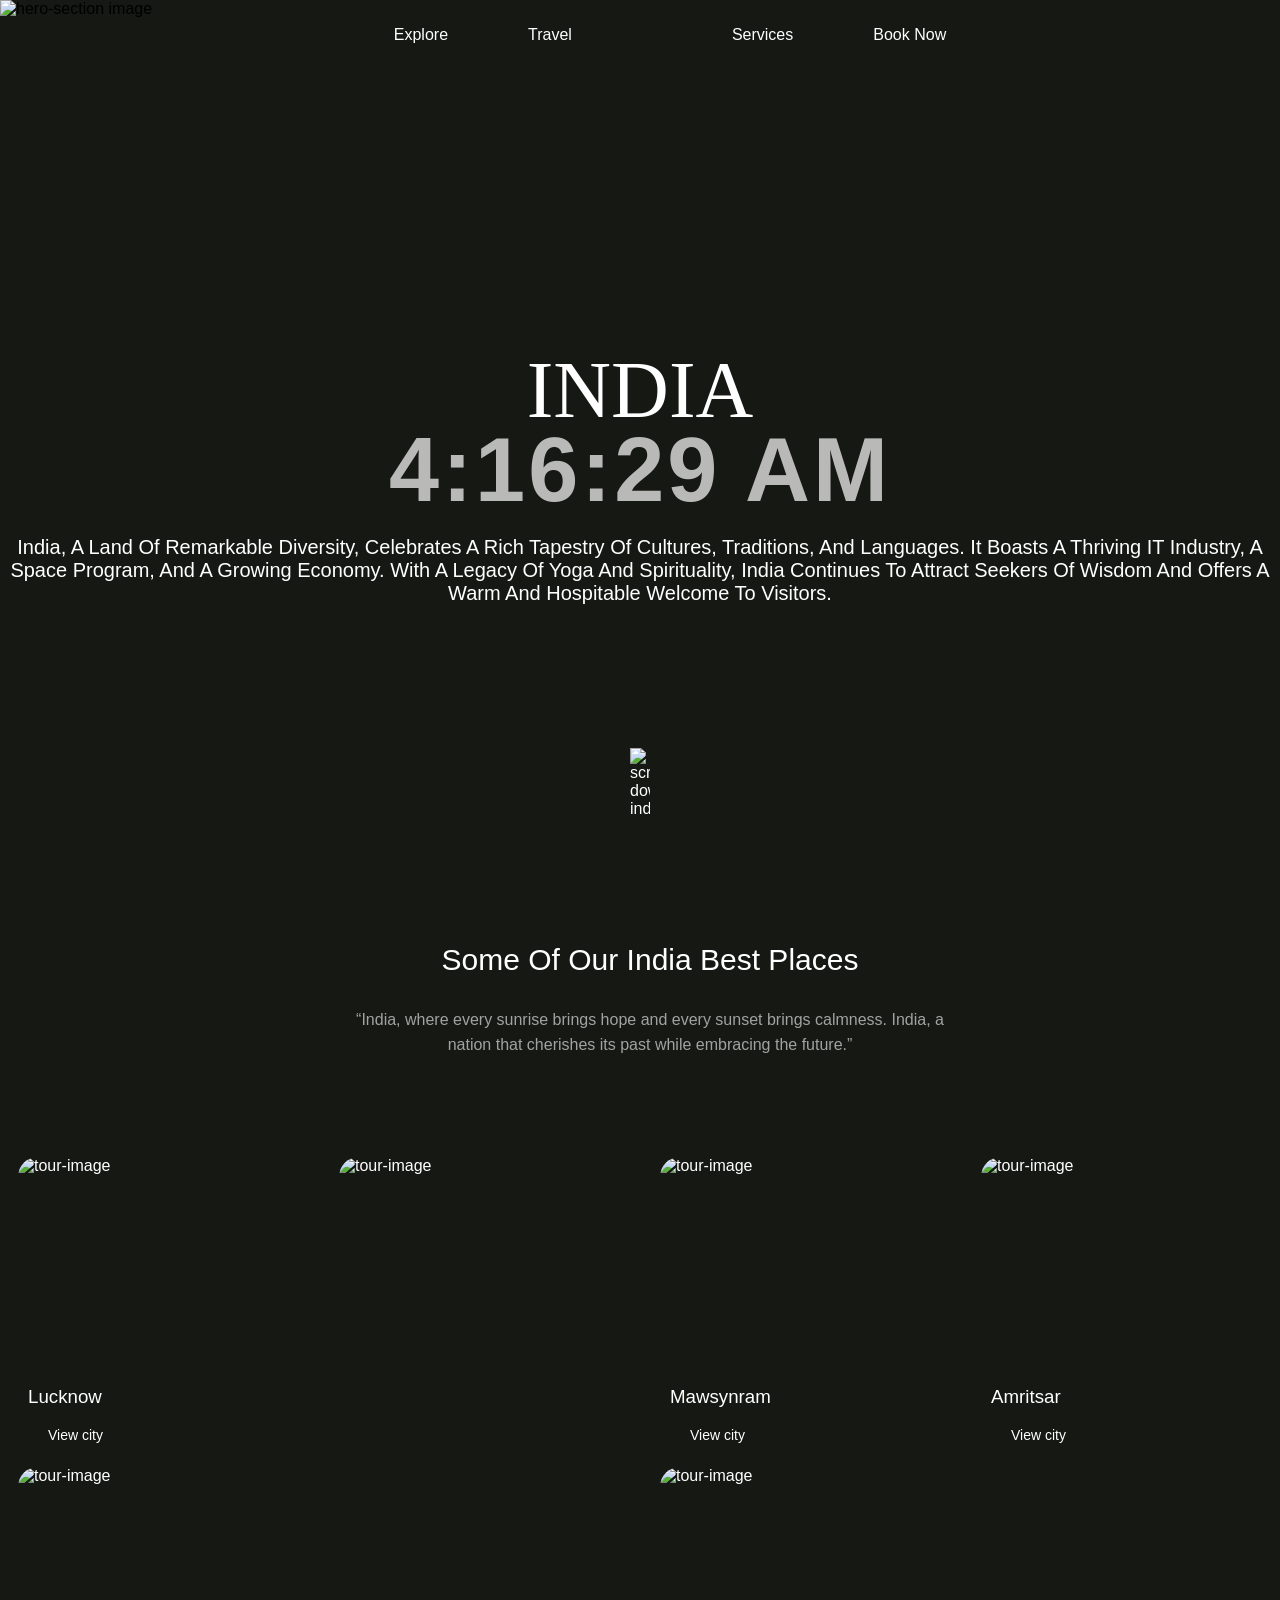
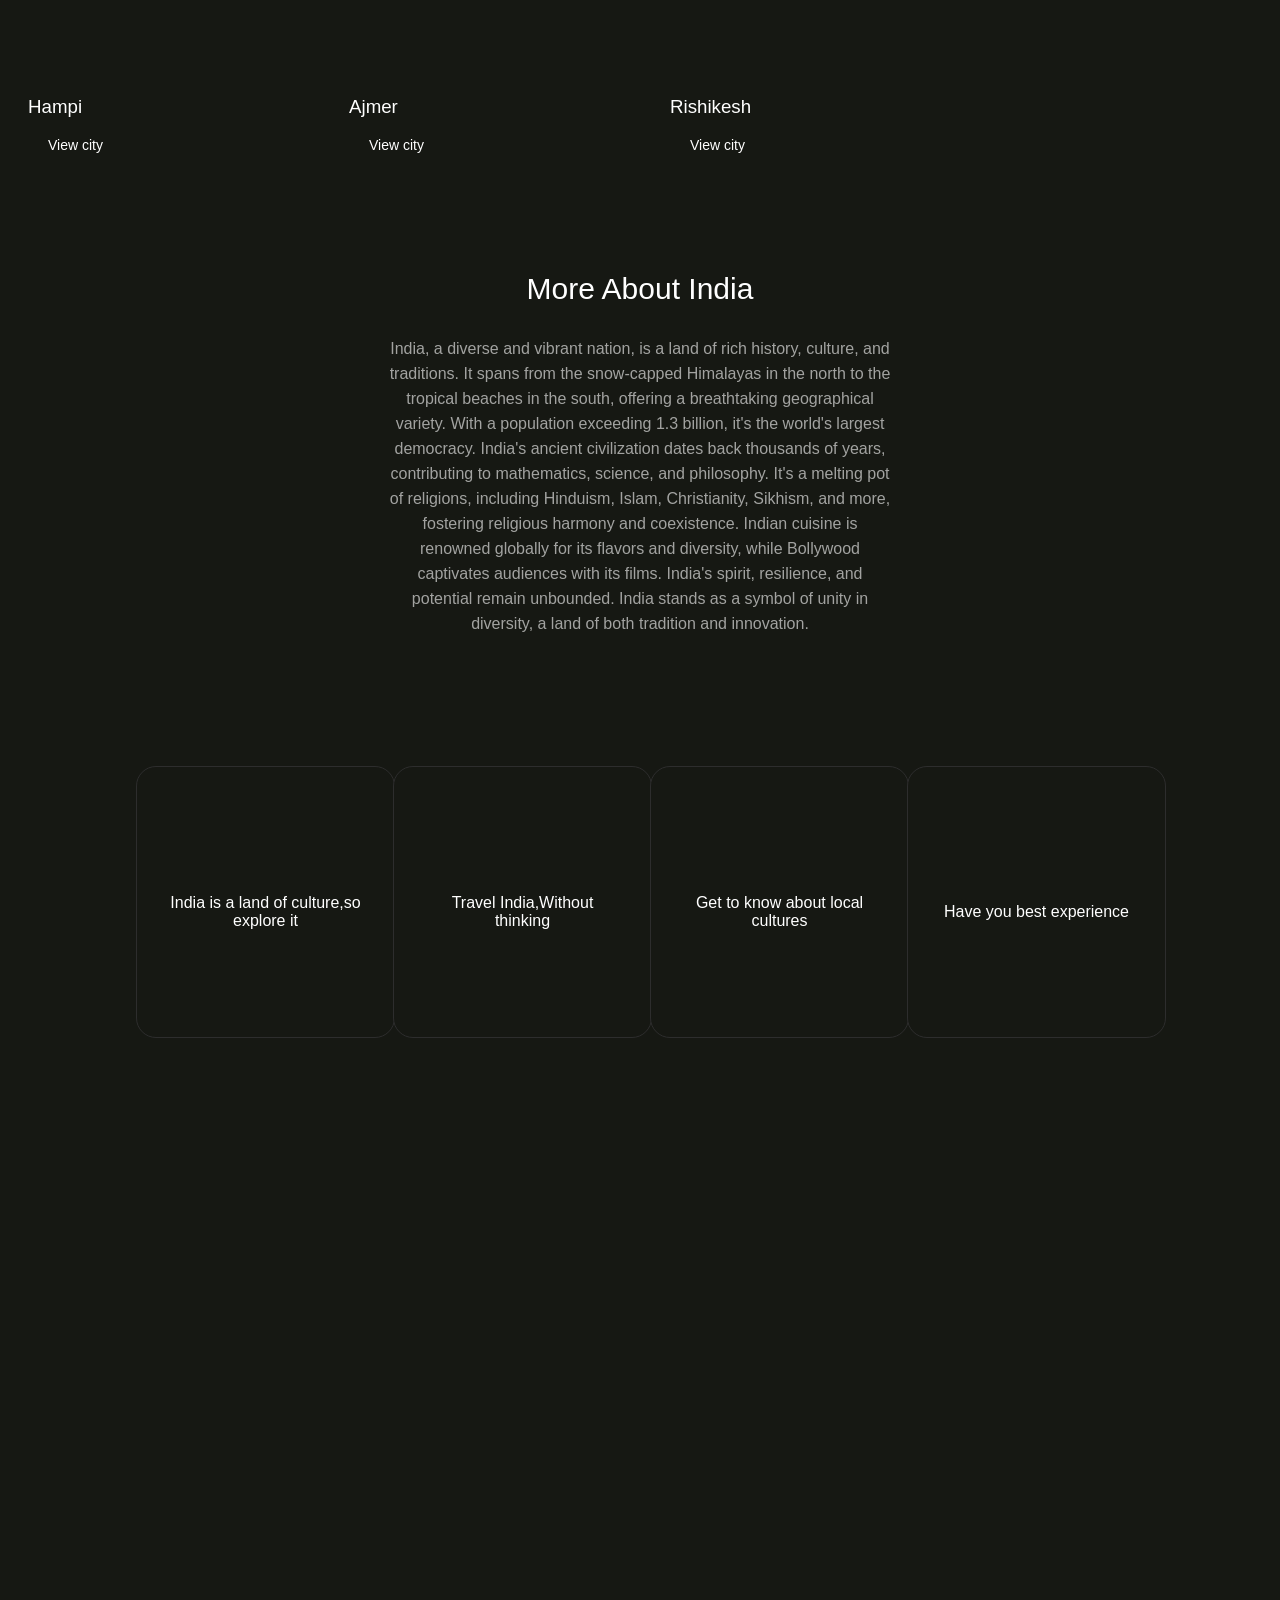
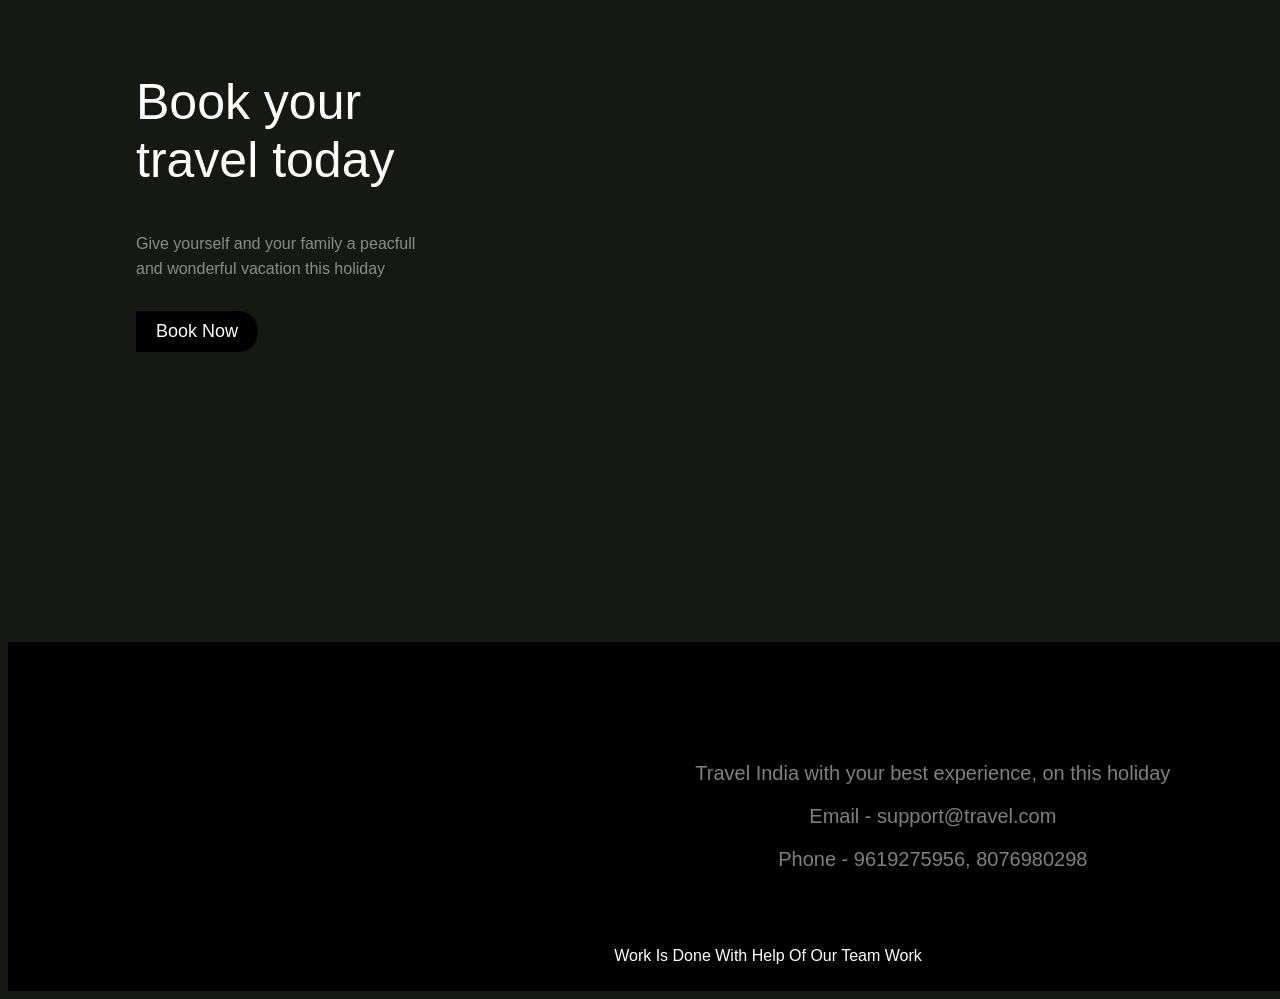
==== tour.html @ d95a495c "first commit" ====
<!DOCTYPE html>
<html lang="en">
<head>
    <meta charset="UTF-8">
    <meta name="viewport" content="width=device-width, initial-scale=1.0">
    <title>Explore India Tours</title>
    <link rel="stylesheet" href="tours.css">
</head>
<body>
    <header>
        <nav class="navbar">
            <ul class="links-container">
                <li class="link-item"><a href="#travel">Explore</a></li>
                <li class="link-item"><a href="#explore-section">Travel</a></li>
                <li class="link-item"><a href="#hero-section"><img src="c:\Users\lenovo\Documents\img\logo.png.webp" class="logo" alt=""></a></li>
                <li class="link-item"><a href="#services">Services</a></li>
                <li class="link-item"><a href="#booknow">Book Now</a></li>
            </ul>
        </nav>
    </header>
    <div class="con">
        <h1 id="current-time">00:00:00</h1>
    </div> 
    <main class="hero-section" id="hero-section">

        <div class="hero-section-content" data-aos="fade-up">
            <h1 class="hero-section-title">INDIA</h1>
            <p class="hero-section-sub-heading">India, a land of remarkable diversity, celebrates a rich tapestry of cultures, traditions, and languages. It boasts a thriving IT industry, a space program, and a growing economy. With a legacy of yoga and spirituality, India continues to attract seekers of wisdom and offers a warm and hospitable welcome to visitors.</p>
        </div>

        <!-- scroll down img -->
        <img src="c:\Users\lenovo\Documents\img\down arrow.png.jpg" class="scroll-down-icon" alt="scroll down indicator">
    </main>
    <div class="background">
        <img src="c:\Users\lenovo\Documents\img\india-top-attractions-varanasi.jpg" class="background-image" alt="hero-section image">
    
    </div>
    <section class="explore-section" id="explore-section">
        <h1 class="section-title" data-aos="fade-up">Some of our India best places</h1>
        <p class="section-para" data-aos="fade-up">“India, where every sunrise brings hope and every sunset brings calmness. India, a nation that cherishes its past while embracing the future.”</p>
    
        <!-- grid -->
    
        <div class="tours-container">
            <div class="tour-card" data-aos="fade-up">
                <img src="c:\Users\lenovo\Documents\img\chhota-imambara.jpg" class="tour-img" alt="tour-image">
                <div class="tour-body">
                    <h3 class="tour-name">Lucknow</h3>
                    <p class="tour-action">View city</p>
                </div>
            </div>
    
            <div class="tour-card" data-aos="fade-up">
                <img src="c:\Users\lenovo\Documents\img\Ajmer.avif" class="tour-img" alt="tour-image">
                <div class="tour-body">
                    <h3 class="tour-name">Ajmer</h3>
                    <p class="tour-action">View city</p>
                </div>
            </div>
    
            <div class="tour-card" data-aos="fade-up">
                <img src="c:\Users\lenovo\Documents\img\Mawsynram.cms" class="tour-img" alt="tour-image">
                <div class="tour-body">
                    <h3 class="tour-name">Mawsynram</h3>
                    <p class="tour-action">View city</p>
                </div>
            </div>
    
            <div class="tour-card" data-aos="fade-up">
                <img src="c:\Users\lenovo\Documents\img\golden temple.webp" class="tour-img" alt="tour-image">
                <div class="tour-body">
                    <h3 class="tour-name">Amritsar</h3>
                    <p class="tour-action">View city</p>
                </div>
            </div>
    
            <div class="tour-card" data-aos="fade-up">
                <img src="c:\Users\lenovo\Documents\img\Hampi.webp" class="tour-img" alt="tour-image">
                <div class="tour-body">
                    <h3 class="tour-name">Hampi</h3>
                    <p class="tour-action">View city</p>
                </div>
            </div>
    
            <div class="tour-card" data-aos="fade-up">
                <img src="c:\Users\lenovo\Documents\img\Rishikesh-Uttarakhand-India.jpg" class="tour-img" alt="tour-image">
                <div class="tour-body">
                    <h3 class="tour-name">Rishikesh</h3>
                    <p class="tour-action">View city</p>
                </div>
            </div>
        </div>
    </section>
    <section class="services-section" id="services">
        <h1 class="section-title" data-aos="fade-up">More about India</h1>
        <p class="section-para" data-aos="fade-up">India, a diverse and vibrant nation, is a land of rich history, culture, and traditions. It spans from the snow-capped Himalayas in the north to the tropical beaches in the south, offering a breathtaking geographical variety. With a population exceeding 1.3 billion, it's the world's largest democracy. India's ancient civilization dates back thousands of years, contributing to mathematics, science, and philosophy.

            It's a melting pot of religions, including Hinduism, Islam, Christianity, Sikhism, and more, fostering religious harmony and coexistence. Indian cuisine is renowned globally for its flavors and diversity, while Bollywood captivates audiences with its films. India's spirit, resilience, and potential remain unbounded. India stands as a symbol of unity in diversity, a land of both tradition and innovation.</p>
    
        <!-- services grid -->
        <div class="serives-grid">
            <div class="service-card" data-aos="fade-up">
                <div class="circle"><img src="c:\Users\lenovo\Documents\img\im2.png.png"alt=""></div>
                <i class="fa-solid fa-earth-americas card-icon"></i>
                <p class="service-text">India is a land of culture,so explore it</p>
            </div>
            <div class="service-card" data-aos="fade-up">
                <div class="circle"><img src="c:\Users\lenovo\Documents\img\im3.png.png"alt=""></div>
                <i class="fa-solid fa-coins card-icon"></i>
                <p class="service-text">Travel India,Without thinking</p>
            </div>
            <div class="service-card" data-aos="fade-up">
                <div class="circle"><img src="c:\Users\lenovo\Documents\img\im4.png.jpg"alt=""></div>
                <i class="fa-solid fa-book-open card-icon"></i>
                <p class="service-text">Get to know about local cultures</p>
            </div>
            <div class="service-card" data-aos="fade-up">
                <div class="circle"><img src="c:\Users\lenovo\Documents\img\im5.png.png"alt=""></div>
                <i class="fa-solid fa-person-snowboarding card-icon"></i>
                <p class="service-text">Have you best experience</p>
            </div>
        </div>

        <div class="travel-grid" id="travel">
            <img src="c:\Users\lenovo\Documents\img\chhota-imambara.jpg" data-aos="fade-up" alt="">
            <img src="c:\Users\lenovo\Documents\img\Ajmer.avif" data-aos="fade-up" alt="">
            <img src="c:\Users\lenovo\Documents\img\Mawsynram.cms" data-aos="fade-up" alt="">
            <img src="c:\Users\lenovo\Documents\img\golden temple.webp" data-aos="fade-up" alt="">
            <img src="c:\Users\lenovo\Documents\img\Hampi.webp" data-aos="fade-up" alt="">
            <img src="c:\Users\lenovo\Documents\img\Rishikesh-Uttarakhand-India.jpg" data-aos="fade-up" alt="">
            <img src="c:\Users\lenovo\Documents\img\pathway-to-fort.jpg" data-aos="fade-up" alt="">
            <img src="c:\Users\lenovo\Documents\img\things-to-do-in-jaisalmer-12912712-576x1024.jpg" data-aos="fade-up" alt="">
            <img src="c:\Users\lenovo\Documents\img\07.jpg" data-aos="fade-up" alt="">
            <img src="c:\Users\lenovo\Documents\img\54422629.cms" data-aos="fade-up" alt="">
            <img src="c:\Users\lenovo\Documents\img\6563-1-The-Best-Tourist-Places-To-Visit-In-India.jpg" data-aos="fade-up" alt="">
            <img src="c:\Users\lenovo\Documents\img\Best-Places-to-Visit-in-October-in-India.jpg" data-aos="fade-up" alt="">
        </div>
    
    </section>
    <section class="book-section" id="booknow">
        <div class="book-content" data-aos="fade-up">
            <h1 class="book-now-title">Book your travel today</h1>
            <p class="book-now-text">Give yourself and your family a peacfull and wonderful vacation this holiday</p>
    
            <button class="book-now" onclick="location.href='tour2.html'">Book Now</button>
        </div>
        
        <img src="c:\Users\lenovo\Documents\img\FOREST_BY_NIHAL_JABIN.jpg" data-aos="fade-up" class="book-now-img" alt="">
    </section>
    
    <!-- footer -->
    <footer class="footer">
        <img src="c:\Users\lenovo\Documents\img\logo.png.webp" class="footer-logo" alt="">
        <div class="footer-text">
            <p>Travel India with your best 
                experience, on this holiday</p>
            <p>Email - support@travel.com</p>
            <p>Phone - 9619275956, 8076980298</p>
        </div>
        <p class="copyright-line">work is done with help of our team work</p>
    </footer>
    <script>
        let time =document.getElementById("current-time");
        setInterval(()=>{
            let d = new Date();
            time.innerHTML = d.toLocaleTimeString();
        },1000)
    </script>
</body>
</html>
---- tours.css ----
html{
    scroll-behavior: smooth;
}
body{
    font-family: 'Poppins', sans-serif;
    background: #161813;
    overflow-x: hidden;
}
.con h1{
    position: absolute;
    top: 50%;
    left: 50%;
    transform: translate(-50%,-50%);
    color: white;
    font-size: 90px;
    font-weight: 600;
    letter-spacing: 3px;
    padding-bottom: 80px;
    opacity: .7;
}
.navbar{
    position: fixed;
    top: 0;
    left: 0;
    z-index: 9;
    width: 100%;
    height: 100px;
    padding: 10px;
}
.navbar.bg{
    background: #161813;
}
.links-container{
    display: flex;
    align-items: center;
    justify-content: center;
    list-style: none;
}
.logo{
    height: 50px;
    margin-top: 10px;
}
.link-item{
    margin: 0 20px;
    transition: .5s;
}
.link-item a{
    color: #fff;
    text-decoration: none;
    padding: 20px;
}
.link-item:hover{
    transform: scale(1.2);
}
.hero-section{
    width: 100%;
    height: 100vh;
    position: relative;
    display: flex;
    justify-content: center;
    align-items: center;
    color:white;
}
.hero-section-title{
    font-family: 'Roboto Slab', serif;
    font-weight: 300;
    font-size: 80px;
    text-align: center;
    text-transform: capitalize; 
}
.hero-section-sub-heading{
    text-align: center;
    text-transform: capitalize;
    margin-top: 100px;
    font-size: 20px;
}
.scroll-down-icon{
    position: absolute;
    bottom: 10%;
    left: 50%;
    transform: translateX(-50%);
    width: 20px;
    animation: down ease 1s infinite;
}
@keyframes down{
    from { bottom: 10% }
    to { bottom: 8% }
}
.background{
    position: absolute;
    top: 0;
    left: 0;
    width: 100%;
    height: 100%;
    z-index: -1;
}
.background-image{
    position: absolute;
    top: 0;
    left: 0;
    width: 100%;
    height: 100%;
    object-fit: cover;
    z-index: -2;
    filter: blur(-1px);
}
.explore-section{
    position: relative;
    width: 100%;
    padding: 10px;
    color: #fff;
}
.section-title{
    font-size: 30px;
    font-weight: 400;
    text-align: center;
    text-transform: capitalize;
}
.section-para{
    width: 50%;
    min-width: 300px;
    display: block;
    margin: 30px auto;
    text-align: center;
    line-height: 25px;
    opacity: 0.6;
}
.tours-container{
    position: relative;
    width: 100%;
    height: 600px;
    display: grid;
    grid-template-columns: repeat(4, 1fr);
    grid-template-rows: repeat(2, 1fr);
    grid-gap: 20px;
    margin-top: 100px;
}
.tour-card{
    width: 100%;
    height: 100%;
    position: relative;
    border-radius: 20px;
    box-shadow: 0;
    overflow: hidden;
    padding: 10px;
    display: flex;
    align-items: end;
}
.tour-card:nth-child(2){
    grid-row: span 2;
}
.tour-card:last-child{
    grid-column: span 2;
}
.tour-img{
    position: absolute;
    top: 0;
    left: 0;
    width: 100%;
    height: 100%;
    object-fit: cover;
    transition: .5s;
    z-index: -1;
}

.tour-card:hover .tour-img{
    opacity: 0.8;
    transform: scale(1.1);
}

.tour-name{
    font-weight: 300;
}

.tour-action{
    margin-left: 20px;
    font-size: 14px;
    position: relative;
}

.tour-action::before{
    content: '';
    position: absolute;
    left: -20px;
    top: 2px;
    width: 15px;
    height: 15px;
    background-size: contain;
}
.services-section{
    color: #fff;
    padding: 80px 10vw;
}

.serives-grid{
    width: 100%;
    display: grid;
    grid-template-columns: repeat(4, 1fr);
    grid-gap: 20px;
}

.service-card{
    margin-top: 100px;
    width: 100%;
    height: 250px;
    border-radius: 20px;
    border: 1px solid #2D2D2D;
    background: #161813;
    padding: 10px;
    display: flex;
    flex-direction: column;
    align-items: center;
    justify-content: center;
    gap: 20px;
    overflow: hidden;
    position: relative;
}

.card-icon{
    text-align: center;
    font-size: 60px;
    z-index: 1;
}

.service-text{
    text-align: center;
    padding: 0 20px;
    z-index: 1;
}

.circle{
    position: absolute;
    top: 0%;
    left: 0%;
    width: 100%;
    height: 100%;
    clip-path: circle(0% at 100% 100%);
    transition: .5s;
    
}

.service-card:hover .circle{
    clip-path: circle(141.4% at 100% 100%);
}

.travel-grid{
    width: 100%;
    columns: 3;
    column-gap: 20px;
    margin-top: 200px;
}

.travel-grid img{
    width: 100%;
    height: auto;
    object-fit: cover;
    margin-bottom: 20px;
    border-radius: 10px;
}

.book-section{
    position: relative;
    display: flex;
    padding: 0 10vw;
    align-items: center;
    width: 100%;
    height: 100vh;
    gap: 30px;
}

.book-now-img{
    position: absolute;
    width: 50%;
    right: 0;
}

.book-content{
    width: 50%;
    color: #fff;
}

.book-now-title{
    font-size: 50px;
    font-weight: 300;
    width: 300px;
}

.book-now-text{
    width: 300px;
    opacity: 0.5;
    line-height: 25px;
    margin: 30px 0;
}

.book-now{
    position: relative;
    padding: 10px 20px;
    outline: none;
    border: none;
    background: #000;
    text-transform: capitalize;
    color: #fff;
    border-radius: 20px;
    border-top-left-radius: 0;
    border-bottom-left-radius: 0;
    font-size: 18px;
    cursor: pointer;
    overflow: hidden;
}

.book-now::before{
    content: '';
    position: absolute;
    top: -10px;
    left: -30px;
    width: 20px;
    height: 200%;
    background: #fff;
    opacity: 0.2;
    transform: rotate(5deg);
    transition: .5s;
}

.book-now:hover::before{
    left: 100%;
}

.footer{
    width: 100%;
    padding: 100px 10vw;
    background: #000;
    display: flex;
    justify-content: space-evenly;
    flex-wrap: wrap;
    align-items: center;
    position: relative;
}

.footer-logo{
    width: 100px;
    opacity: 0.3;
}

.footer-text{
    color: #fff;
    opacity: 0.5;
    font-size: 20px;
}

.footer-text p{
    margin: 20px 0;
    text-align: center;
}

.copyright-line{
    width: 100%;
    background: #000;
    color: #fff;
    text-transform: capitalize;
    text-align: center;
    position: absolute;
    bottom: 0;
    left: 0;
    padding: 10px 0;
}
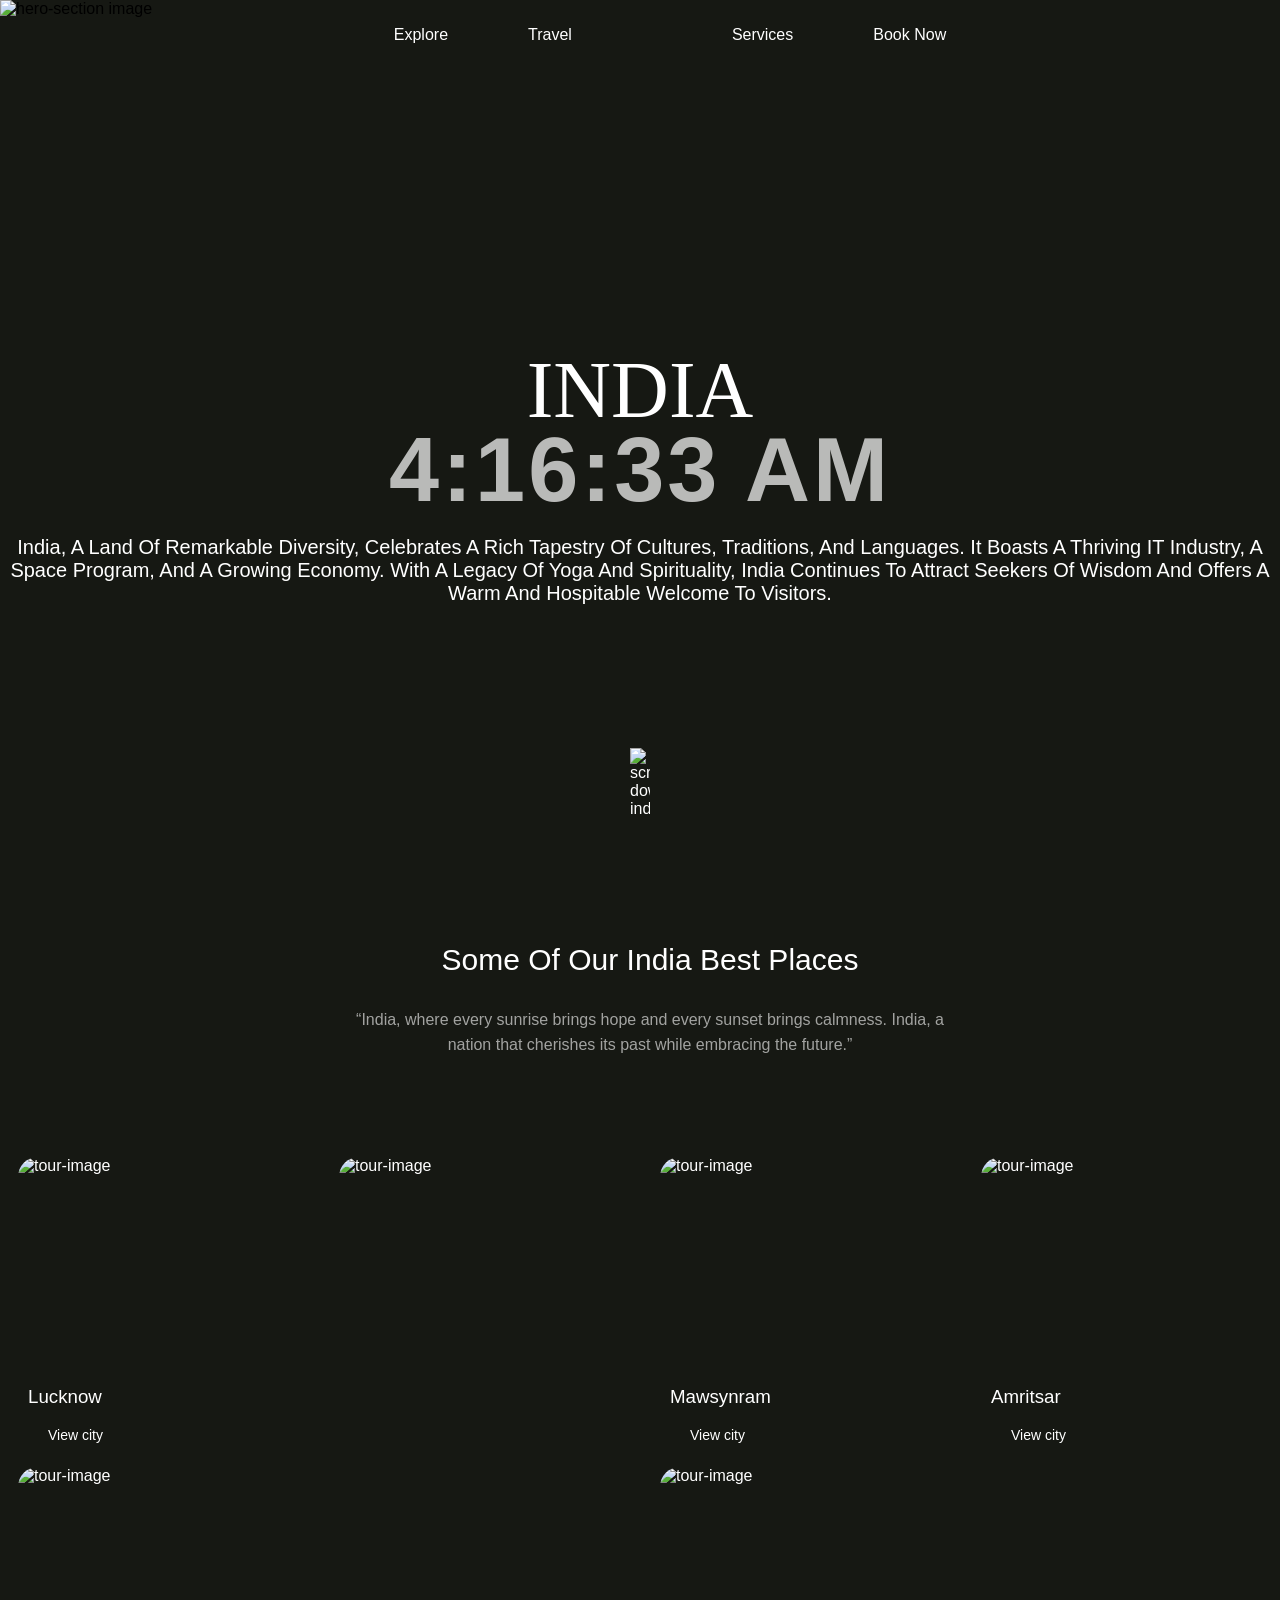
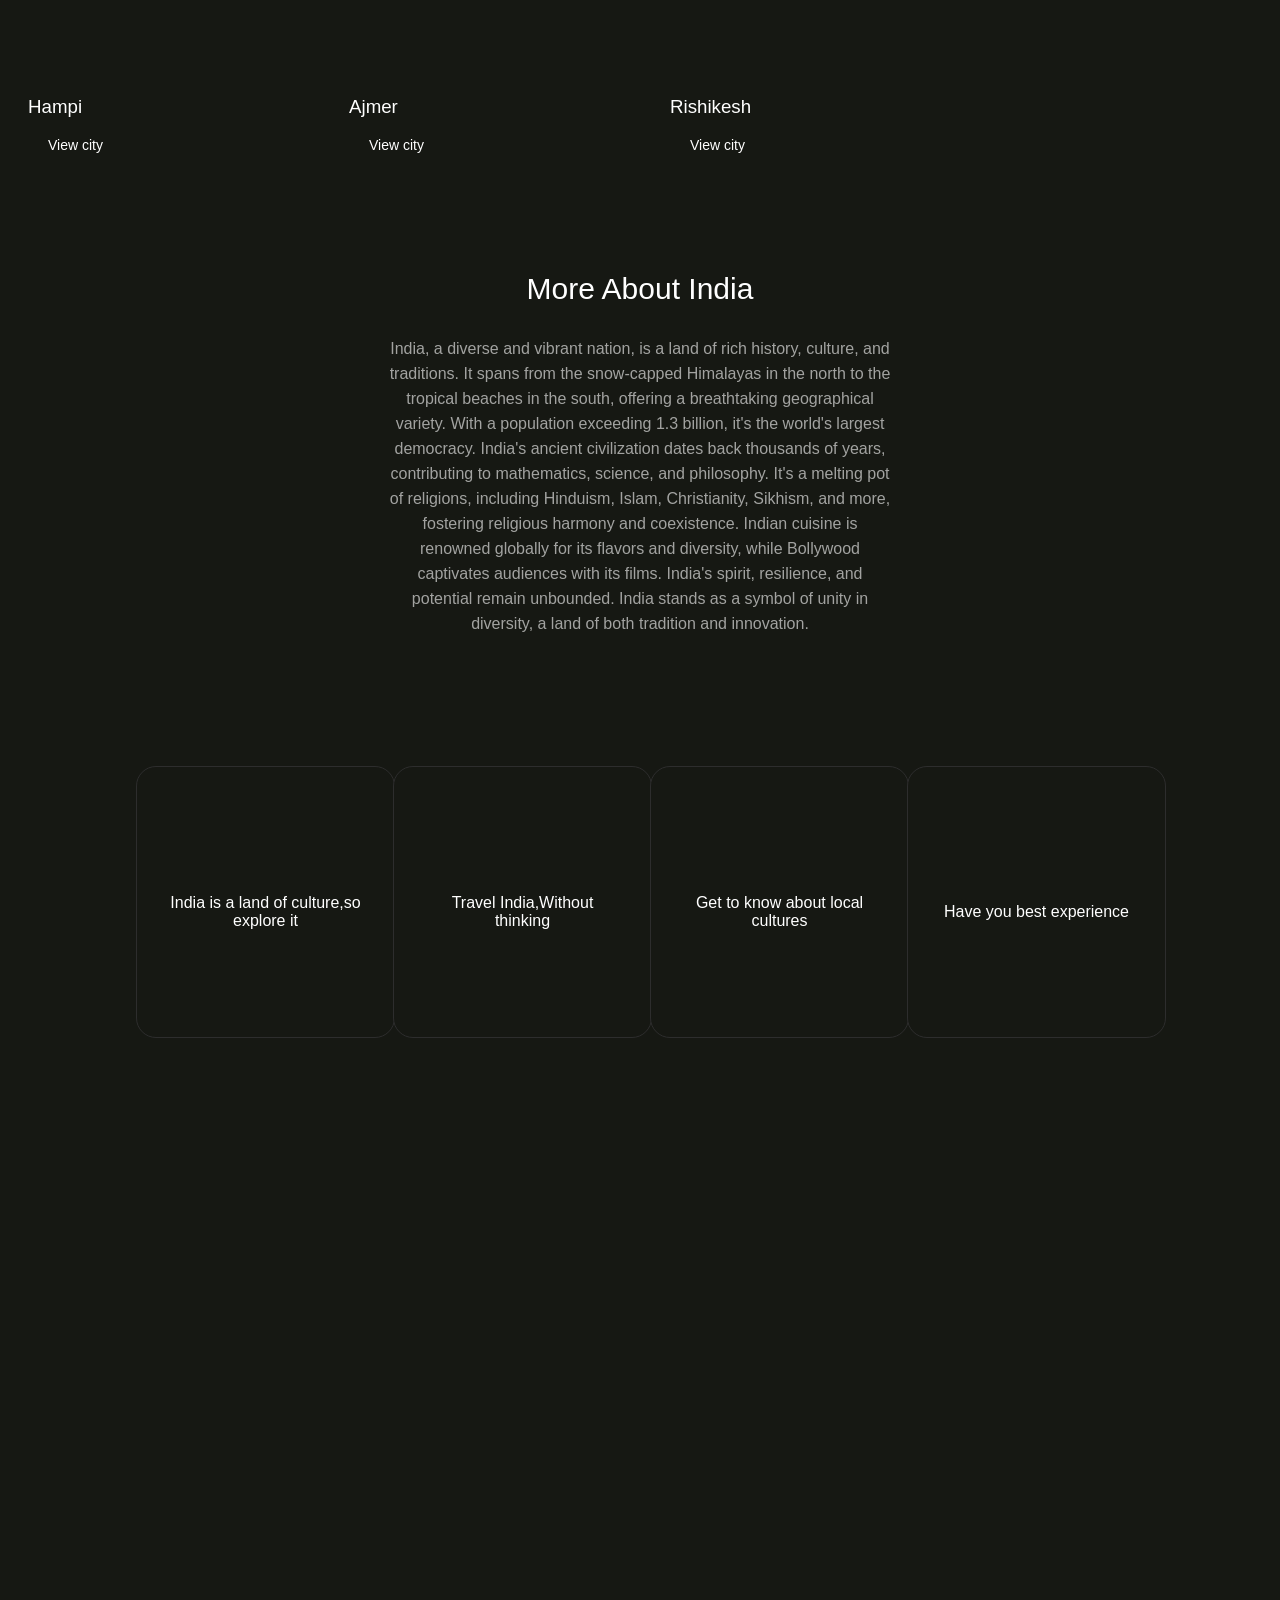
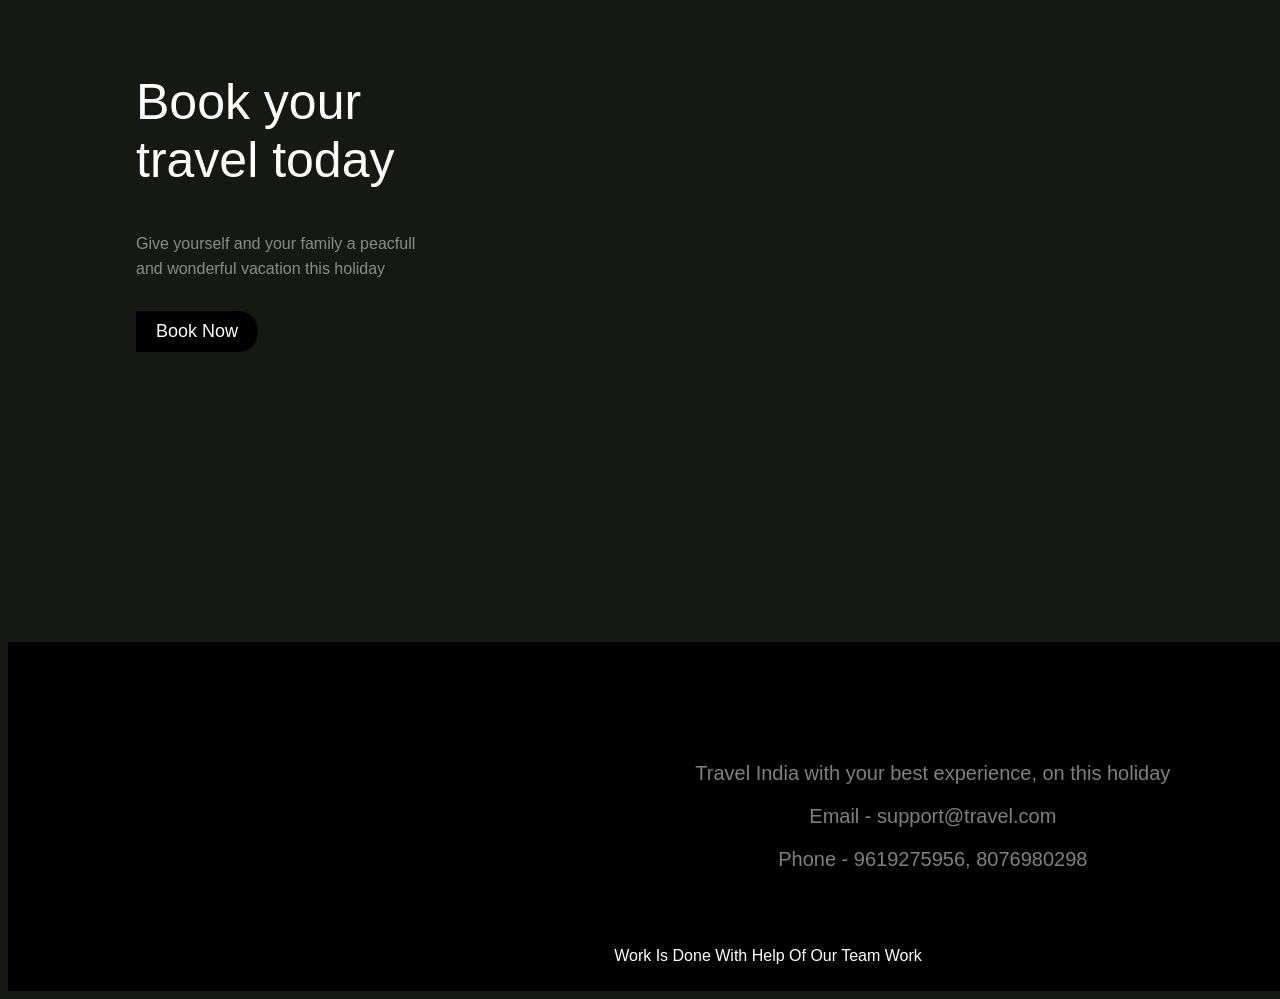
==== commit 2f657753: "do" ====
--- a/tour.html
+++ b/tour.html
@@ -12,7 +12,7 @@
             <ul class="links-container">
                 <li class="link-item"><a href="#travel">Explore</a></li>
                 <li class="link-item"><a href="#explore-section">Travel</a></li>
-                <li class="link-item"><a href="#hero-section"><img src="c:\Users\lenovo\Documents\img\logo.png.webp" class="logo" alt=""></a></li>
+                <li class="link-item"><a href="#hero-section"><img src="D:\jasjeet\Webtech project\logo.png.webp" class="logo" alt=""></a></li>
                 <li class="link-item"><a href="#services">Services</a></li>
                 <li class="link-item"><a href="#booknow">Book Now</a></li>
             </ul>
@@ -29,10 +29,10 @@
         </div>
 
         <!-- scroll down img -->
-        <img src="c:\Users\lenovo\Documents\img\down arrow.png.jpg" class="scroll-down-icon" alt="scroll down indicator">
+        <img src="D:\jasjeet\Webtech project\down arrow.png.jpg" class="scroll-down-icon" alt="scroll down indicator">
     </main>
     <div class="background">
-        <img src="c:\Users\lenovo\Documents\img\india-top-attractions-varanasi.jpg" class="background-image" alt="hero-section image">
+        <img src="D:\jasjeet\Webtech project\india-top-attractions-varanasi.jpg" class="background-image" alt="hero-section image">
     
     </div>
     <section class="explore-section" id="explore-section">
@@ -43,7 +43,7 @@
     
         <div class="tours-container">
             <div class="tour-card" data-aos="fade-up">
-                <img src="c:\Users\lenovo\Documents\img\chhota-imambara.jpg" class="tour-img" alt="tour-image">
+                <img src="D:\jasjeet\Webtech project\chhota-imambara.jpg" class="tour-img" alt="tour-image">
                 <div class="tour-body">
                     <h3 class="tour-name">Lucknow</h3>
                     <p class="tour-action">View city</p>
@@ -51,7 +51,7 @@
             </div>
     
             <div class="tour-card" data-aos="fade-up">
-                <img src="c:\Users\lenovo\Documents\img\Ajmer.avif" class="tour-img" alt="tour-image">
+                <img src="D:\jasjeet\Webtech project\Ajmer.avif" class="tour-img" alt="tour-image">
                 <div class="tour-body">
                     <h3 class="tour-name">Ajmer</h3>
                     <p class="tour-action">View city</p>
@@ -59,7 +59,7 @@
             </div>
     
             <div class="tour-card" data-aos="fade-up">
-                <img src="c:\Users\lenovo\Documents\img\Mawsynram.cms" class="tour-img" alt="tour-image">
+                <img src="D:\jasjeet\Webtech project\Mawsynram.cms" class="tour-img" alt="tour-image">
                 <div class="tour-body">
                     <h3 class="tour-name">Mawsynram</h3>
                     <p class="tour-action">View city</p>
@@ -67,7 +67,7 @@
             </div>
     
             <div class="tour-card" data-aos="fade-up">
-                <img src="c:\Users\lenovo\Documents\img\golden temple.webp" class="tour-img" alt="tour-image">
+                <img src="D:\jasjeet\Webtech project\golden temple.webp" class="tour-img" alt="tour-image">
                 <div class="tour-body">
                     <h3 class="tour-name">Amritsar</h3>
                     <p class="tour-action">View city</p>
@@ -75,7 +75,7 @@
             </div>
     
             <div class="tour-card" data-aos="fade-up">
-                <img src="c:\Users\lenovo\Documents\img\Hampi.webp" class="tour-img" alt="tour-image">
+                <img src="D:\jasjeet\Webtech project\Hampi.webp" class="tour-img" alt="tour-image">
                 <div class="tour-body">
                     <h3 class="tour-name">Hampi</h3>
                     <p class="tour-action">View city</p>
@@ -83,7 +83,7 @@
             </div>
     
             <div class="tour-card" data-aos="fade-up">
-                <img src="c:\Users\lenovo\Documents\img\Rishikesh-Uttarakhand-India.jpg" class="tour-img" alt="tour-image">
+                <img src="D:\jasjeet\Webtech project\Rishikesh-Uttarakhand-India.jpg" class="tour-img" alt="tour-image">
                 <div class="tour-body">
                     <h3 class="tour-name">Rishikesh</h3>
                     <p class="tour-action">View city</p>
@@ -100,40 +100,40 @@
         <!-- services grid -->
         <div class="serives-grid">
             <div class="service-card" data-aos="fade-up">
-                <div class="circle"><img src="c:\Users\lenovo\Documents\img\im2.png.png"alt=""></div>
+                <div class="circle"><img src="D:\jasjeet\Webtech project\im2.png.png"alt=""></div>
                 <i class="fa-solid fa-earth-americas card-icon"></i>
                 <p class="service-text">India is a land of culture,so explore it</p>
             </div>
             <div class="service-card" data-aos="fade-up">
-                <div class="circle"><img src="c:\Users\lenovo\Documents\img\im3.png.png"alt=""></div>
+                <div class="circle"><img src="D:\jasjeet\Webtech project\im3.png.png"alt=""></div>
                 <i class="fa-solid fa-coins card-icon"></i>
                 <p class="service-text">Travel India,Without thinking</p>
             </div>
             <div class="service-card" data-aos="fade-up">
-                <div class="circle"><img src="c:\Users\lenovo\Documents\img\im4.png.jpg"alt=""></div>
+                <div class="circle"><img src="D:\jasjeet\Webtech project\im4.png.jpg"alt=""></div>
                 <i class="fa-solid fa-book-open card-icon"></i>
                 <p class="service-text">Get to know about local cultures</p>
             </div>
             <div class="service-card" data-aos="fade-up">
-                <div class="circle"><img src="c:\Users\lenovo\Documents\img\im5.png.png"alt=""></div>
+                <div class="circle"><img src="D:\jasjeet\Webtech project\im5.png.png"alt=""></div>
                 <i class="fa-solid fa-person-snowboarding card-icon"></i>
                 <p class="service-text">Have you best experience</p>
             </div>
         </div>
 
         <div class="travel-grid" id="travel">
-            <img src="c:\Users\lenovo\Documents\img\chhota-imambara.jpg" data-aos="fade-up" alt="">
-            <img src="c:\Users\lenovo\Documents\img\Ajmer.avif" data-aos="fade-up" alt="">
-            <img src="c:\Users\lenovo\Documents\img\Mawsynram.cms" data-aos="fade-up" alt="">
-            <img src="c:\Users\lenovo\Documents\img\golden temple.webp" data-aos="fade-up" alt="">
-            <img src="c:\Users\lenovo\Documents\img\Hampi.webp" data-aos="fade-up" alt="">
-            <img src="c:\Users\lenovo\Documents\img\Rishikesh-Uttarakhand-India.jpg" data-aos="fade-up" alt="">
-            <img src="c:\Users\lenovo\Documents\img\pathway-to-fort.jpg" data-aos="fade-up" alt="">
-            <img src="c:\Users\lenovo\Documents\img\things-to-do-in-jaisalmer-12912712-576x1024.jpg" data-aos="fade-up" alt="">
-            <img src="c:\Users\lenovo\Documents\img\07.jpg" data-aos="fade-up" alt="">
-            <img src="c:\Users\lenovo\Documents\img\54422629.cms" data-aos="fade-up" alt="">
-            <img src="c:\Users\lenovo\Documents\img\6563-1-The-Best-Tourist-Places-To-Visit-In-India.jpg" data-aos="fade-up" alt="">
-            <img src="c:\Users\lenovo\Documents\img\Best-Places-to-Visit-in-October-in-India.jpg" data-aos="fade-up" alt="">
+            <img src="D:\jasjeet\Webtech project\chhota-imambara.jpg" data-aos="fade-up" alt="">
+            <img src="D:\jasjeet\Webtech project\Ajmer.avif" data-aos="fade-up" alt="">
+            <img src="D:\jasjeet\Webtech project\Mawsynram.cms" data-aos="fade-up" alt="">
+            <img src="D:\jasjeet\Webtech project\golden temple.webp" data-aos="fade-up" alt="">
+            <img src="D:\jasjeet\Webtech project\Hampi.webp" data-aos="fade-up" alt="">
+            <img src="D:\jasjeet\Webtech project\Rishikesh-Uttarakhand-India.jpg" data-aos="fade-up" alt="">
+            <img src="D:\jasjeet\Webtech project\pathway-to-fort.jpg" data-aos="fade-up" alt="">
+            <img src="D:\jasjeet\Webtech project\things-to-do-in-jaisalmer-12912712-576x1024.jpg" data-aos="fade-up" alt="">
+            <img src="D:\jasjeet\Webtech project\07.jpg" data-aos="fade-up" alt="">
+            <img src="D:\jasjeet\Webtech project\54422629.cms" data-aos="fade-up" alt="">
+            <img src="D:\jasjeet\Webtech project\6563-1-The-Best-Tourist-Places-To-Visit-In-India.jpg" data-aos="fade-up" alt="">
+            <img src="D:\jasjeet\Webtech project\Best-Places-to-Visit-in-October-in-India.jpg" data-aos="fade-up" alt="">
         </div>
     
     </section>
@@ -145,12 +145,12 @@
             <button class="book-now" onclick="location.href='tour2.html'">Book Now</button>
         </div>
         
-        <img src="c:\Users\lenovo\Documents\img\FOREST_BY_NIHAL_JABIN.jpg" data-aos="fade-up" class="book-now-img" alt="">
+        <img src="D:\jasjeet\Webtech project\FOREST_BY_NIHAL_JABIN.png.jpg" data-aos="fade-up" class="book-now-img" alt="">
     </section>
     
     <!-- footer -->
     <footer class="footer">
-        <img src="c:\Users\lenovo\Documents\img\logo.png.webp" class="footer-logo" alt="">
+        <img src="D:\jasjeet\Webtech project\logo.png.webp" class="footer-logo" alt="">
         <div class="footer-text">
             <p>Travel India with your best 
                 experience, on this holiday</p>
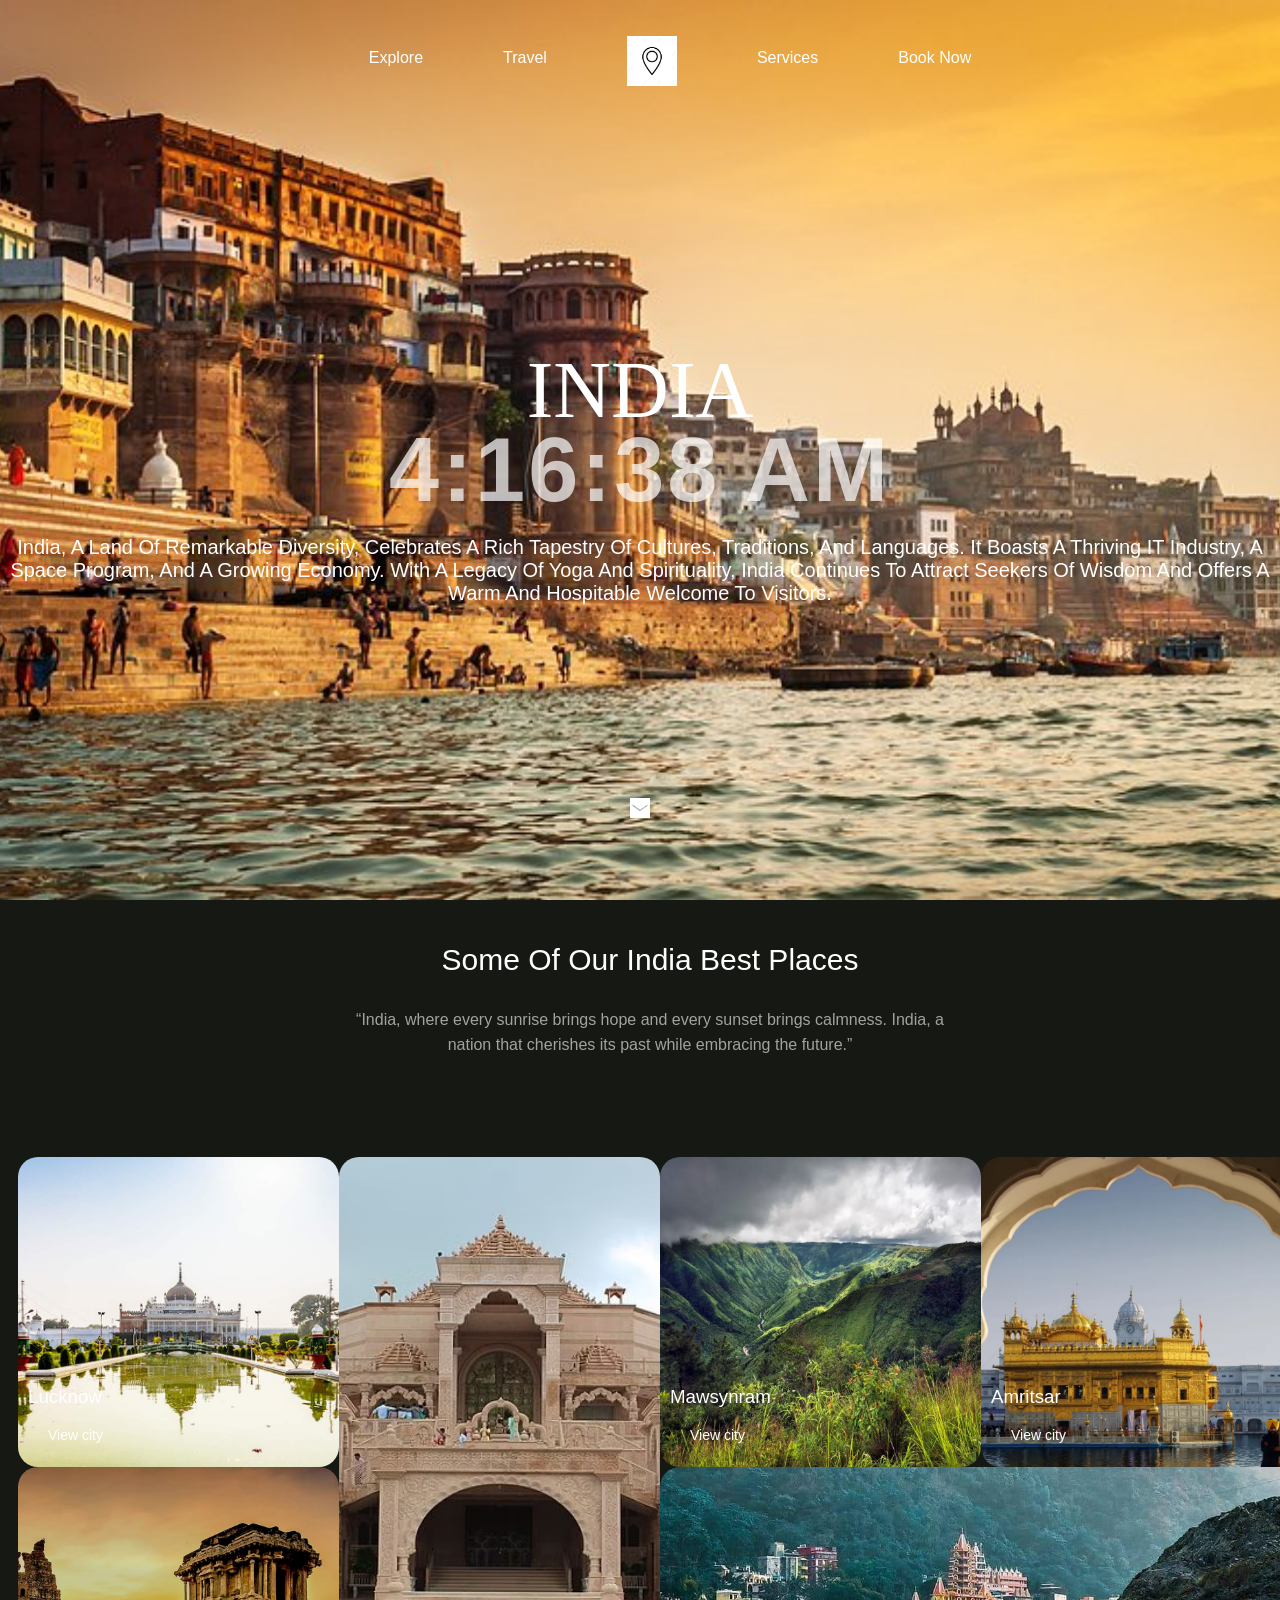
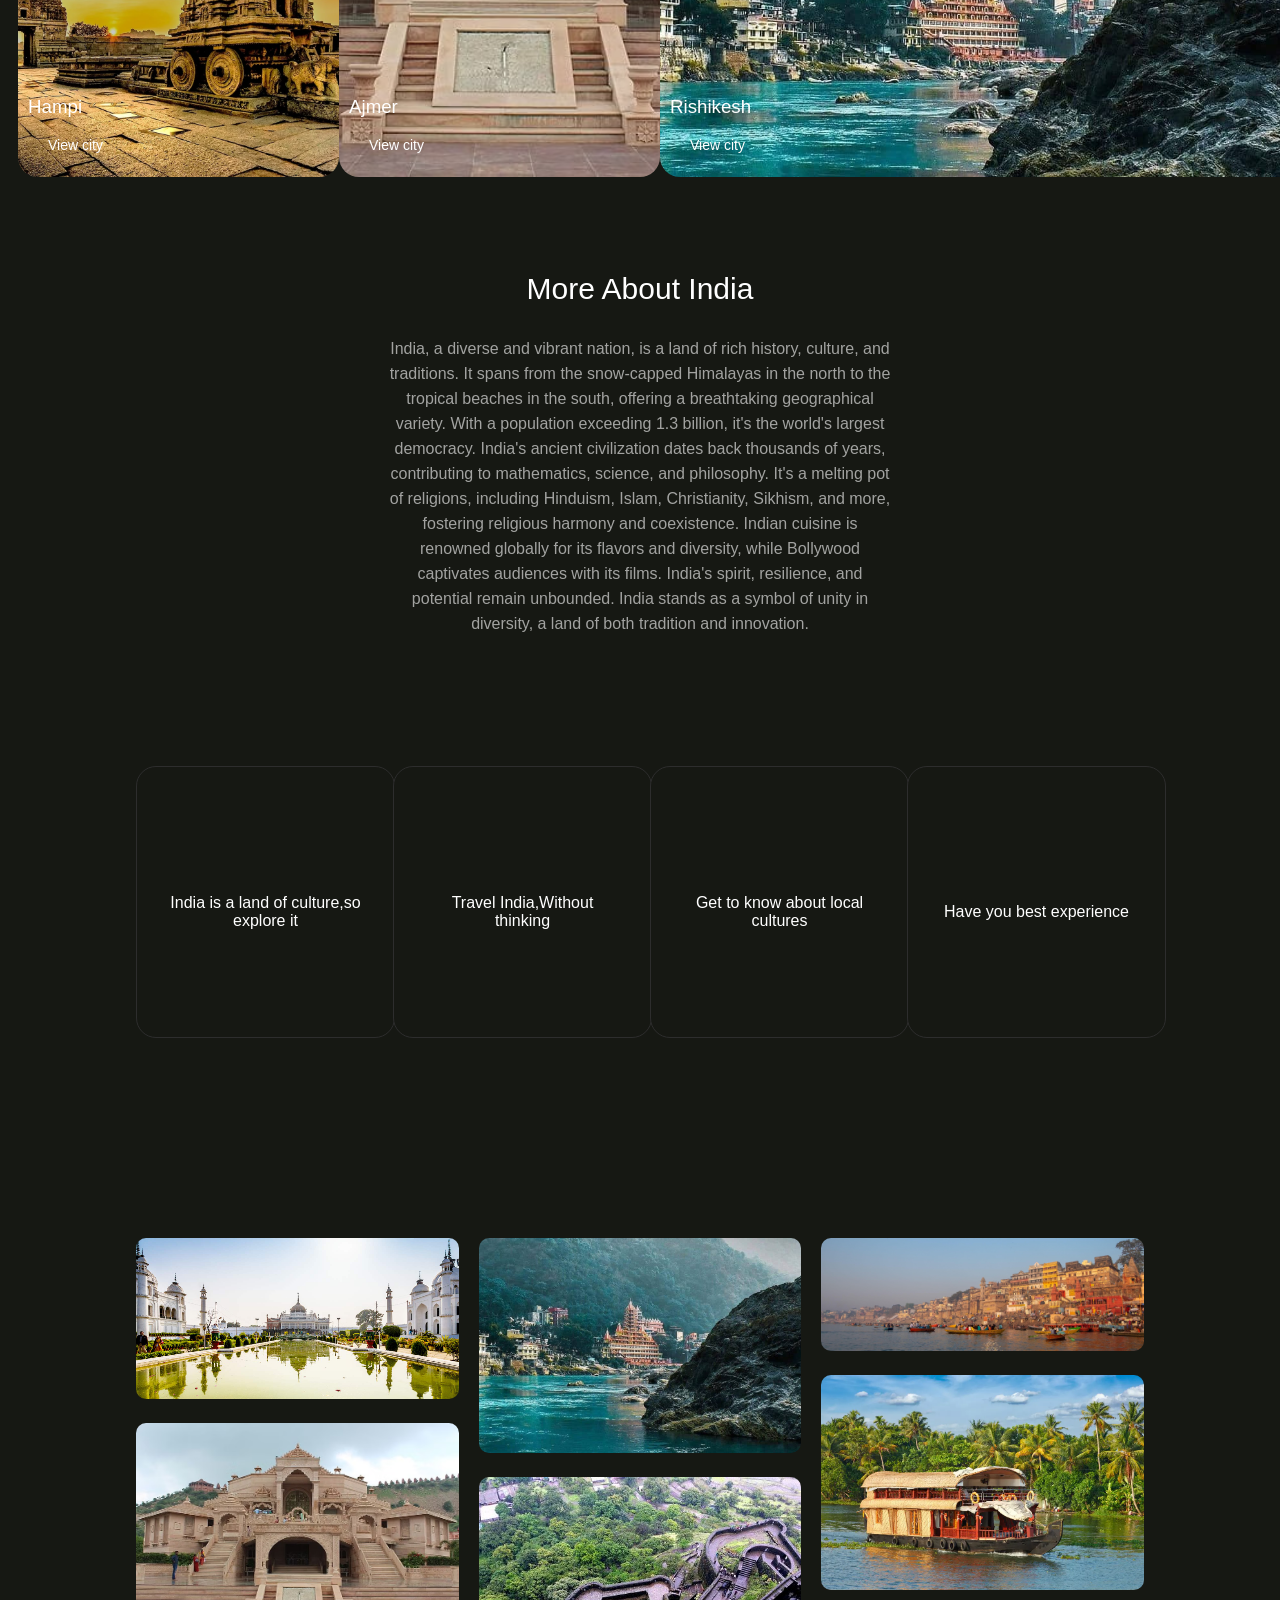
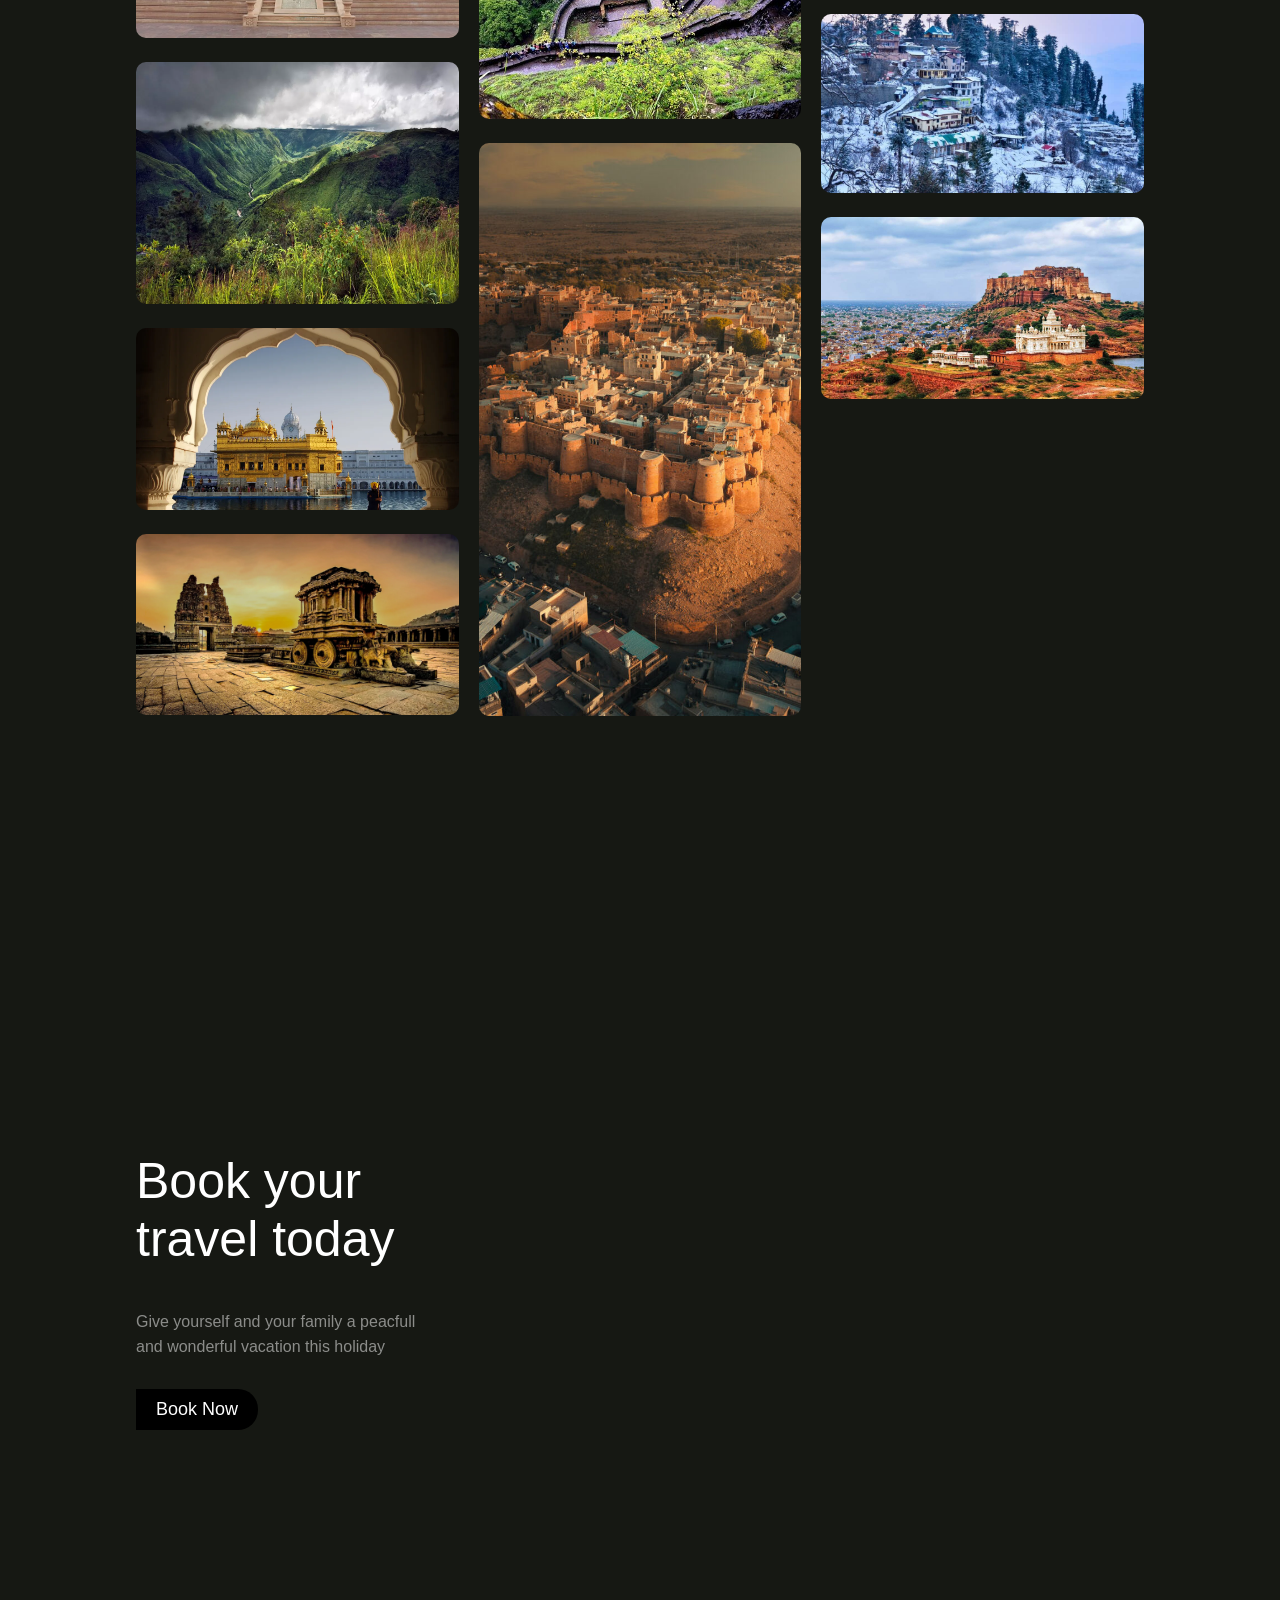
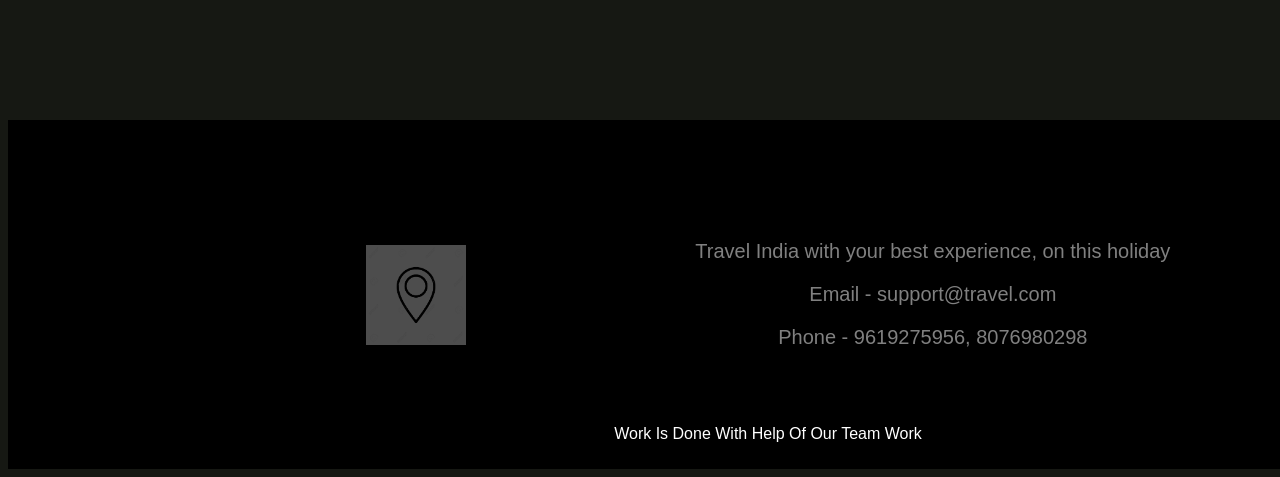
==== commit 21b8a5ec: "done" ====
--- a/tour.html
+++ b/tour.html
@@ -12,7 +12,7 @@
             <ul class="links-container">
                 <li class="link-item"><a href="#travel">Explore</a></li>
                 <li class="link-item"><a href="#explore-section">Travel</a></li>
-                <li class="link-item"><a href="#hero-section"><img src="D:\jasjeet\Webtech project\logo.png.webp" class="logo" alt=""></a></li>
+                <li class="link-item"><a href="#hero-section"><img src="logo.png.webp" class="logo" alt=""></a></li>
                 <li class="link-item"><a href="#services">Services</a></li>
                 <li class="link-item"><a href="#booknow">Book Now</a></li>
             </ul>
@@ -29,10 +29,10 @@
         </div>
 
         <!-- scroll down img -->
-        <img src="D:\jasjeet\Webtech project\down arrow.png.jpg" class="scroll-down-icon" alt="scroll down indicator">
+        <img src="down arrow.png.jpg" class="scroll-down-icon" alt="scroll down indicator">
     </main>
     <div class="background">
-        <img src="D:\jasjeet\Webtech project\india-top-attractions-varanasi.jpg" class="background-image" alt="hero-section image">
+        <img src="india-top-attractions-varanasi.jpg" class="background-image" alt="hero-section image">
     
     </div>
     <section class="explore-section" id="explore-section">
@@ -43,7 +43,7 @@
     
         <div class="tours-container">
             <div class="tour-card" data-aos="fade-up">
-                <img src="D:\jasjeet\Webtech project\chhota-imambara.jpg" class="tour-img" alt="tour-image">
+                <img src="chhota-imambara.jpg" class="tour-img" alt="tour-image">
                 <div class="tour-body">
                     <h3 class="tour-name">Lucknow</h3>
                     <p class="tour-action">View city</p>
@@ -51,7 +51,7 @@
             </div>
     
             <div class="tour-card" data-aos="fade-up">
-                <img src="D:\jasjeet\Webtech project\Ajmer.avif" class="tour-img" alt="tour-image">
+                <img src="Ajmer.avif" class="tour-img" alt="tour-image">
                 <div class="tour-body">
                     <h3 class="tour-name">Ajmer</h3>
                     <p class="tour-action">View city</p>
@@ -59,7 +59,7 @@
             </div>
     
             <div class="tour-card" data-aos="fade-up">
-                <img src="D:\jasjeet\Webtech project\Mawsynram.cms" class="tour-img" alt="tour-image">
+                <img src="Mawsynram.cms" class="tour-img" alt="tour-image">
                 <div class="tour-body">
                     <h3 class="tour-name">Mawsynram</h3>
                     <p class="tour-action">View city</p>
@@ -67,7 +67,7 @@
             </div>
     
             <div class="tour-card" data-aos="fade-up">
-                <img src="D:\jasjeet\Webtech project\golden temple.webp" class="tour-img" alt="tour-image">
+                <img src="golden temple.webp" class="tour-img" alt="tour-image">
                 <div class="tour-body">
                     <h3 class="tour-name">Amritsar</h3>
                     <p class="tour-action">View city</p>
@@ -75,7 +75,7 @@
             </div>
     
             <div class="tour-card" data-aos="fade-up">
-                <img src="D:\jasjeet\Webtech project\Hampi.webp" class="tour-img" alt="tour-image">
+                <img src="Hampi.webp" class="tour-img" alt="tour-image">
                 <div class="tour-body">
                     <h3 class="tour-name">Hampi</h3>
                     <p class="tour-action">View city</p>
@@ -83,7 +83,7 @@
             </div>
     
             <div class="tour-card" data-aos="fade-up">
-                <img src="D:\jasjeet\Webtech project\Rishikesh-Uttarakhand-India.jpg" class="tour-img" alt="tour-image">
+                <img src="Rishikesh-Uttarakhand-India.jpg" class="tour-img" alt="tour-image">
                 <div class="tour-body">
                     <h3 class="tour-name">Rishikesh</h3>
                     <p class="tour-action">View city</p>
@@ -100,40 +100,40 @@
         <!-- services grid -->
         <div class="serives-grid">
             <div class="service-card" data-aos="fade-up">
-                <div class="circle"><img src="D:\jasjeet\Webtech project\im2.png.png"alt=""></div>
+                <div class="circle"><img src="im2.png.png"alt=""></div>
                 <i class="fa-solid fa-earth-americas card-icon"></i>
                 <p class="service-text">India is a land of culture,so explore it</p>
             </div>
             <div class="service-card" data-aos="fade-up">
-                <div class="circle"><img src="D:\jasjeet\Webtech project\im3.png.png"alt=""></div>
+                <div class="circle"><img src="im3.png.png"alt=""></div>
                 <i class="fa-solid fa-coins card-icon"></i>
                 <p class="service-text">Travel India,Without thinking</p>
             </div>
             <div class="service-card" data-aos="fade-up">
-                <div class="circle"><img src="D:\jasjeet\Webtech project\im4.png.jpg"alt=""></div>
+                <div class="circle"><img src="im4.png.jpg"alt=""></div>
                 <i class="fa-solid fa-book-open card-icon"></i>
                 <p class="service-text">Get to know about local cultures</p>
             </div>
             <div class="service-card" data-aos="fade-up">
-                <div class="circle"><img src="D:\jasjeet\Webtech project\im5.png.png"alt=""></div>
+                <div class="circle"><img src="im5.png.png"alt=""></div>
                 <i class="fa-solid fa-person-snowboarding card-icon"></i>
                 <p class="service-text">Have you best experience</p>
             </div>
         </div>
 
         <div class="travel-grid" id="travel">
-            <img src="D:\jasjeet\Webtech project\chhota-imambara.jpg" data-aos="fade-up" alt="">
-            <img src="D:\jasjeet\Webtech project\Ajmer.avif" data-aos="fade-up" alt="">
-            <img src="D:\jasjeet\Webtech project\Mawsynram.cms" data-aos="fade-up" alt="">
-            <img src="D:\jasjeet\Webtech project\golden temple.webp" data-aos="fade-up" alt="">
-            <img src="D:\jasjeet\Webtech project\Hampi.webp" data-aos="fade-up" alt="">
-            <img src="D:\jasjeet\Webtech project\Rishikesh-Uttarakhand-India.jpg" data-aos="fade-up" alt="">
-            <img src="D:\jasjeet\Webtech project\pathway-to-fort.jpg" data-aos="fade-up" alt="">
-            <img src="D:\jasjeet\Webtech project\things-to-do-in-jaisalmer-12912712-576x1024.jpg" data-aos="fade-up" alt="">
-            <img src="D:\jasjeet\Webtech project\07.jpg" data-aos="fade-up" alt="">
-            <img src="D:\jasjeet\Webtech project\54422629.cms" data-aos="fade-up" alt="">
-            <img src="D:\jasjeet\Webtech project\6563-1-The-Best-Tourist-Places-To-Visit-In-India.jpg" data-aos="fade-up" alt="">
-            <img src="D:\jasjeet\Webtech project\Best-Places-to-Visit-in-October-in-India.jpg" data-aos="fade-up" alt="">
+            <img src="chhota-imambara.jpg" data-aos="fade-up" alt="">
+            <img src="Ajmer.avif" data-aos="fade-up" alt="">
+            <img src="Mawsynram.cms" data-aos="fade-up" alt="">
+            <img src="golden temple.webp" data-aos="fade-up" alt="">
+            <img src="Hampi.webp" data-aos="fade-up" alt="">
+            <img src="Rishikesh-Uttarakhand-India.jpg" data-aos="fade-up" alt="">
+            <img src="pathway-to-fort.jpg" data-aos="fade-up" alt="">
+            <img src="things-to-do-in-jaisalmer-12912712-576x1024.jpg" data-aos="fade-up" alt="">
+            <img src="07.jpg" data-aos="fade-up" alt="">
+            <img src="54422629.cms" data-aos="fade-up" alt="">
+            <img src="6563-1-The-Best-Tourist-Places-To-Visit-In-India.jpg" data-aos="fade-up" alt="">
+            <img src="Best-Places-to-Visit-in-October-in-India.jpg" data-aos="fade-up" alt="">
         </div>
     
     </section>
@@ -145,12 +145,12 @@
             <button class="book-now" onclick="location.href='tour2.html'">Book Now</button>
         </div>
         
-        <img src="D:\jasjeet\Webtech project\FOREST_BY_NIHAL_JABIN.png.jpg" data-aos="fade-up" class="book-now-img" alt="">
+        <img src="FOREST_BY_NIHAL_JABIN.png.jpg" data-aos="fade-up" class="book-now-img" alt="">
     </section>
     
     <!-- footer -->
     <footer class="footer">
-        <img src="D:\jasjeet\Webtech project\logo.png.webp" class="footer-logo" alt="">
+        <img src="logo.png.webp" class="footer-logo" alt="">
         <div class="footer-text">
             <p>Travel India with your best 
                 experience, on this holiday</p>
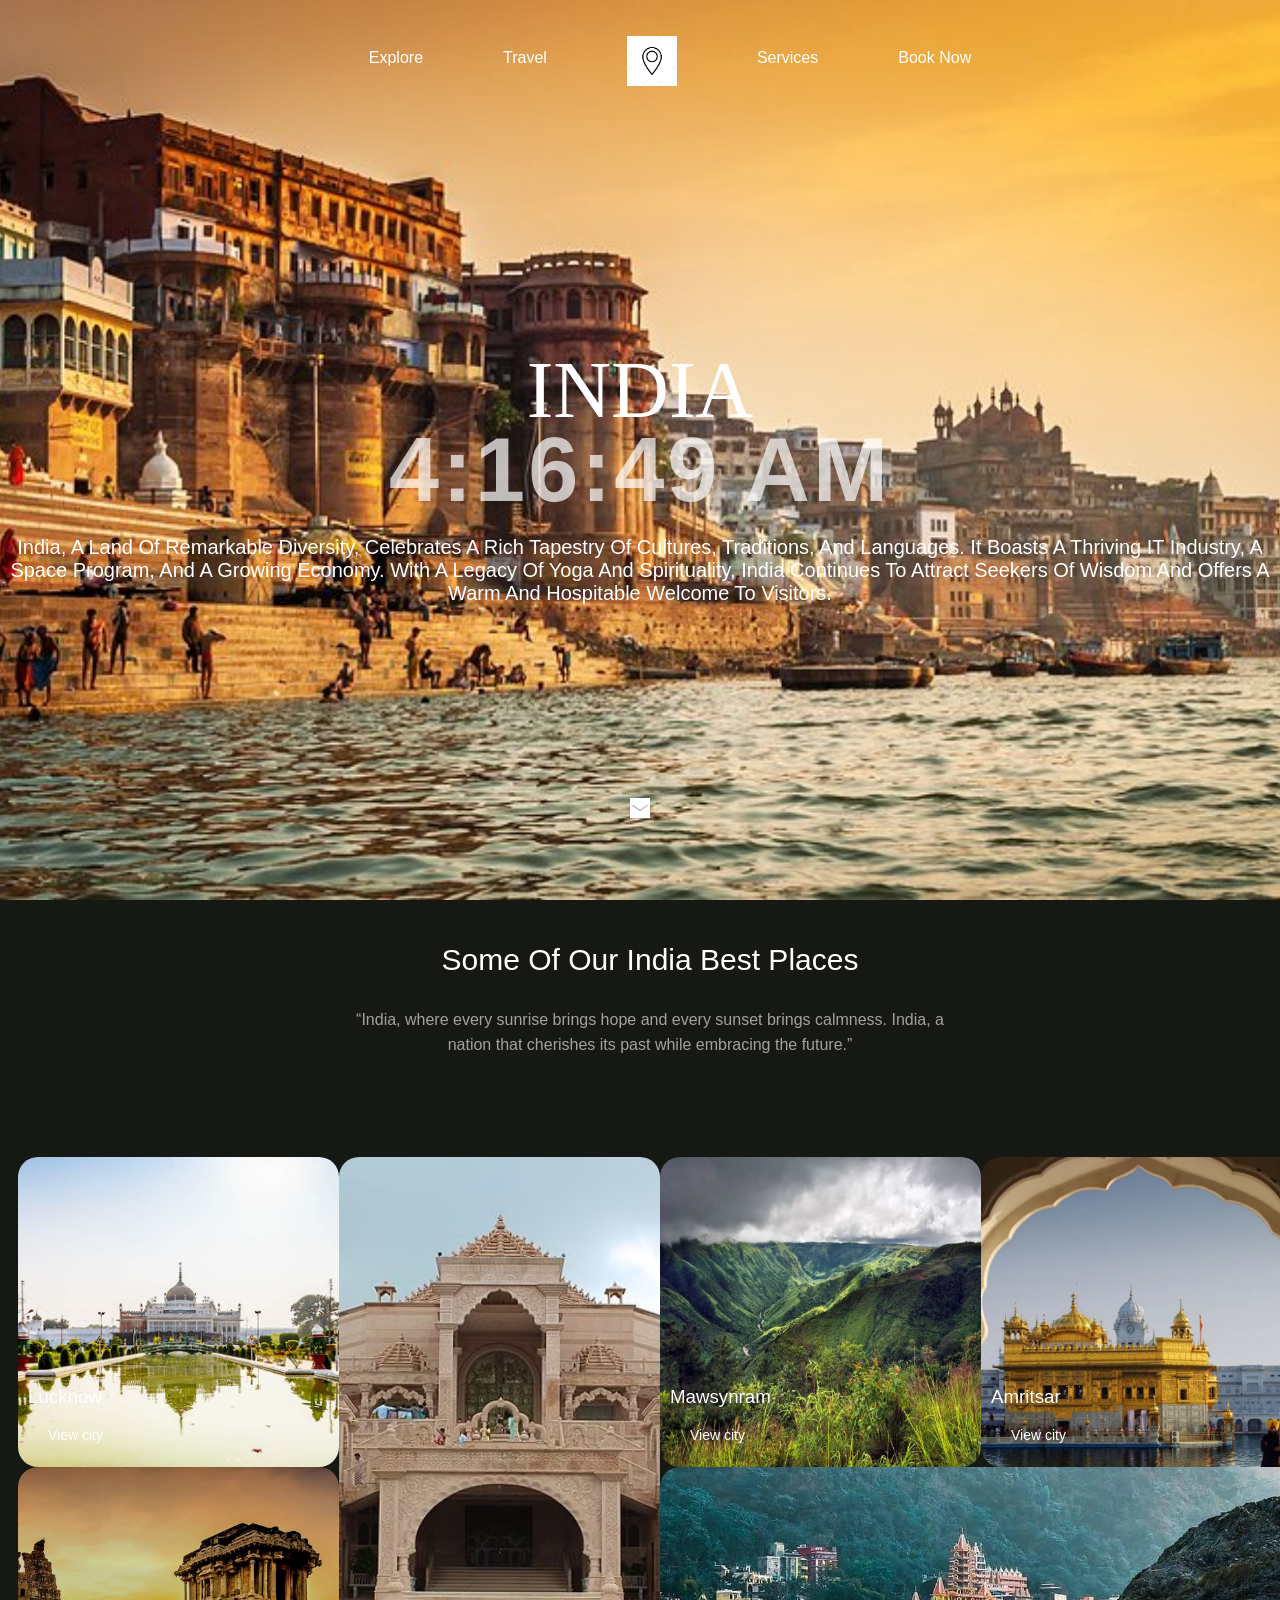
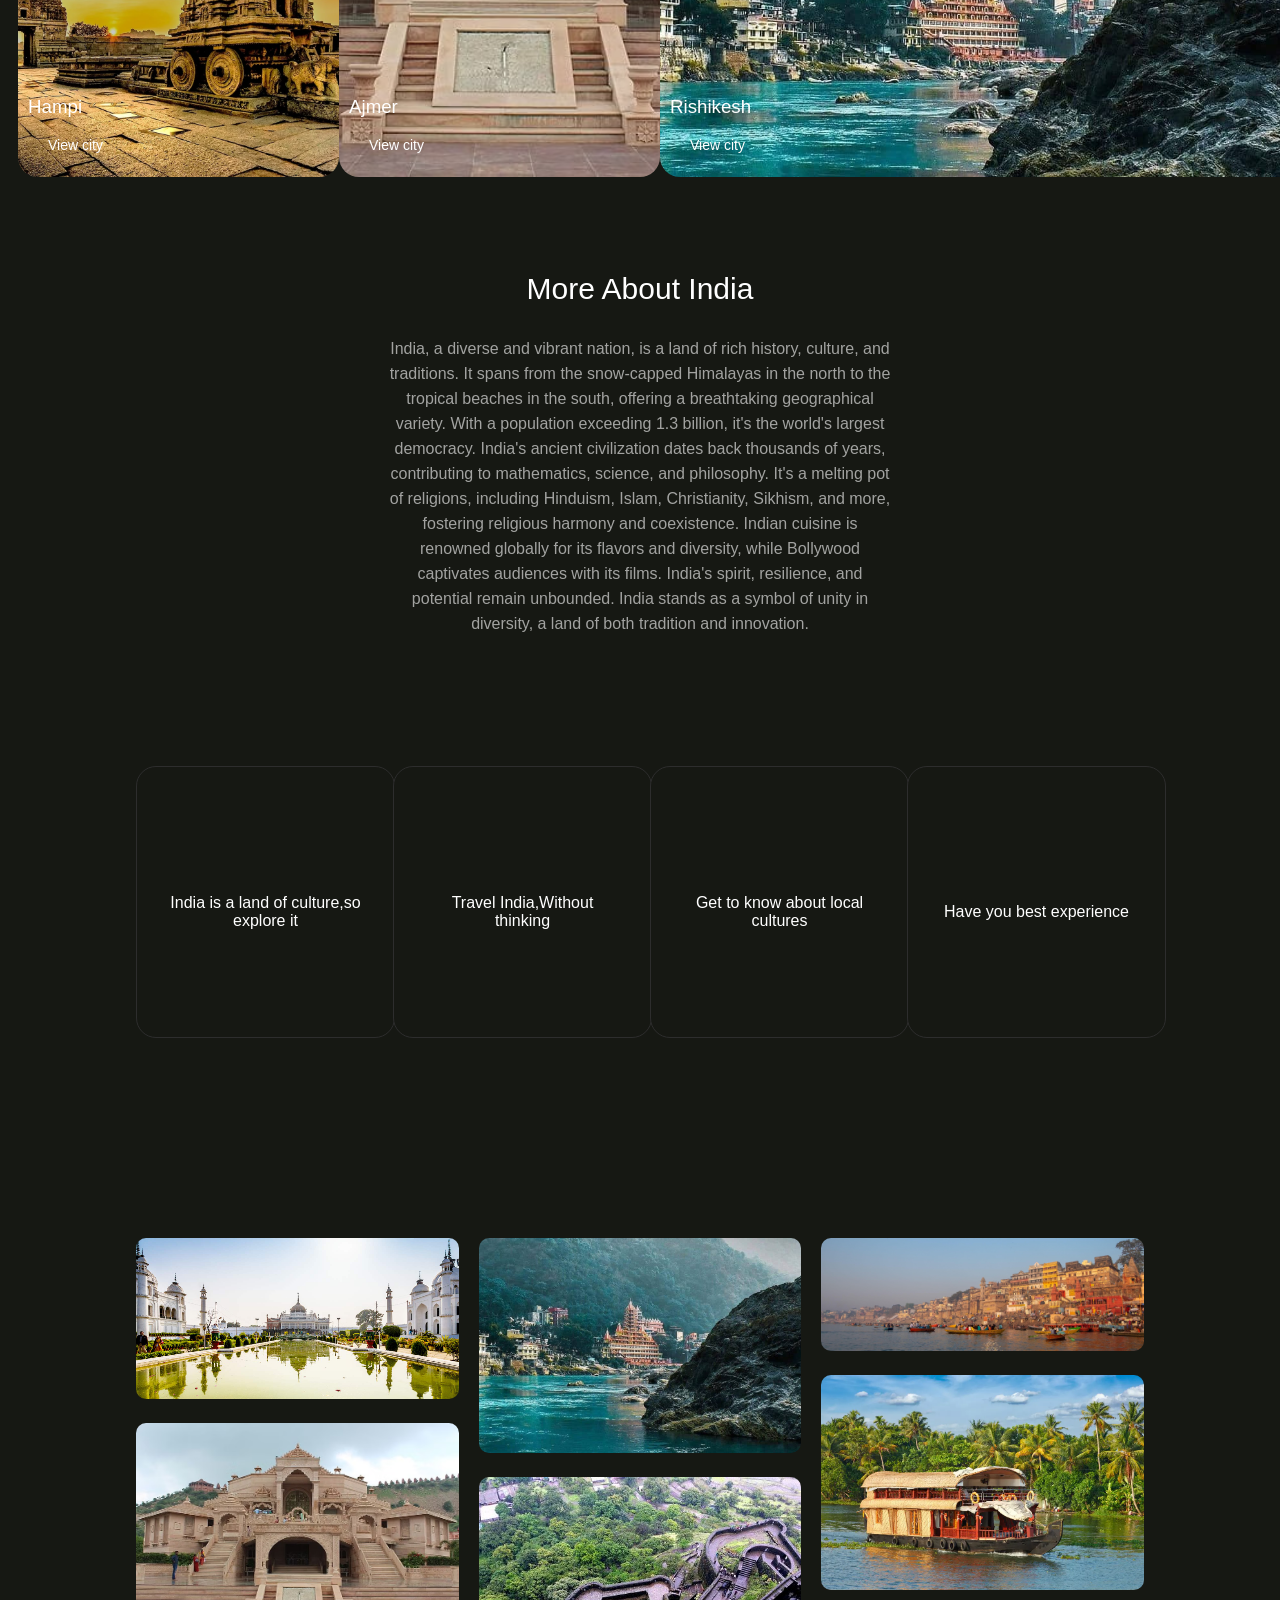
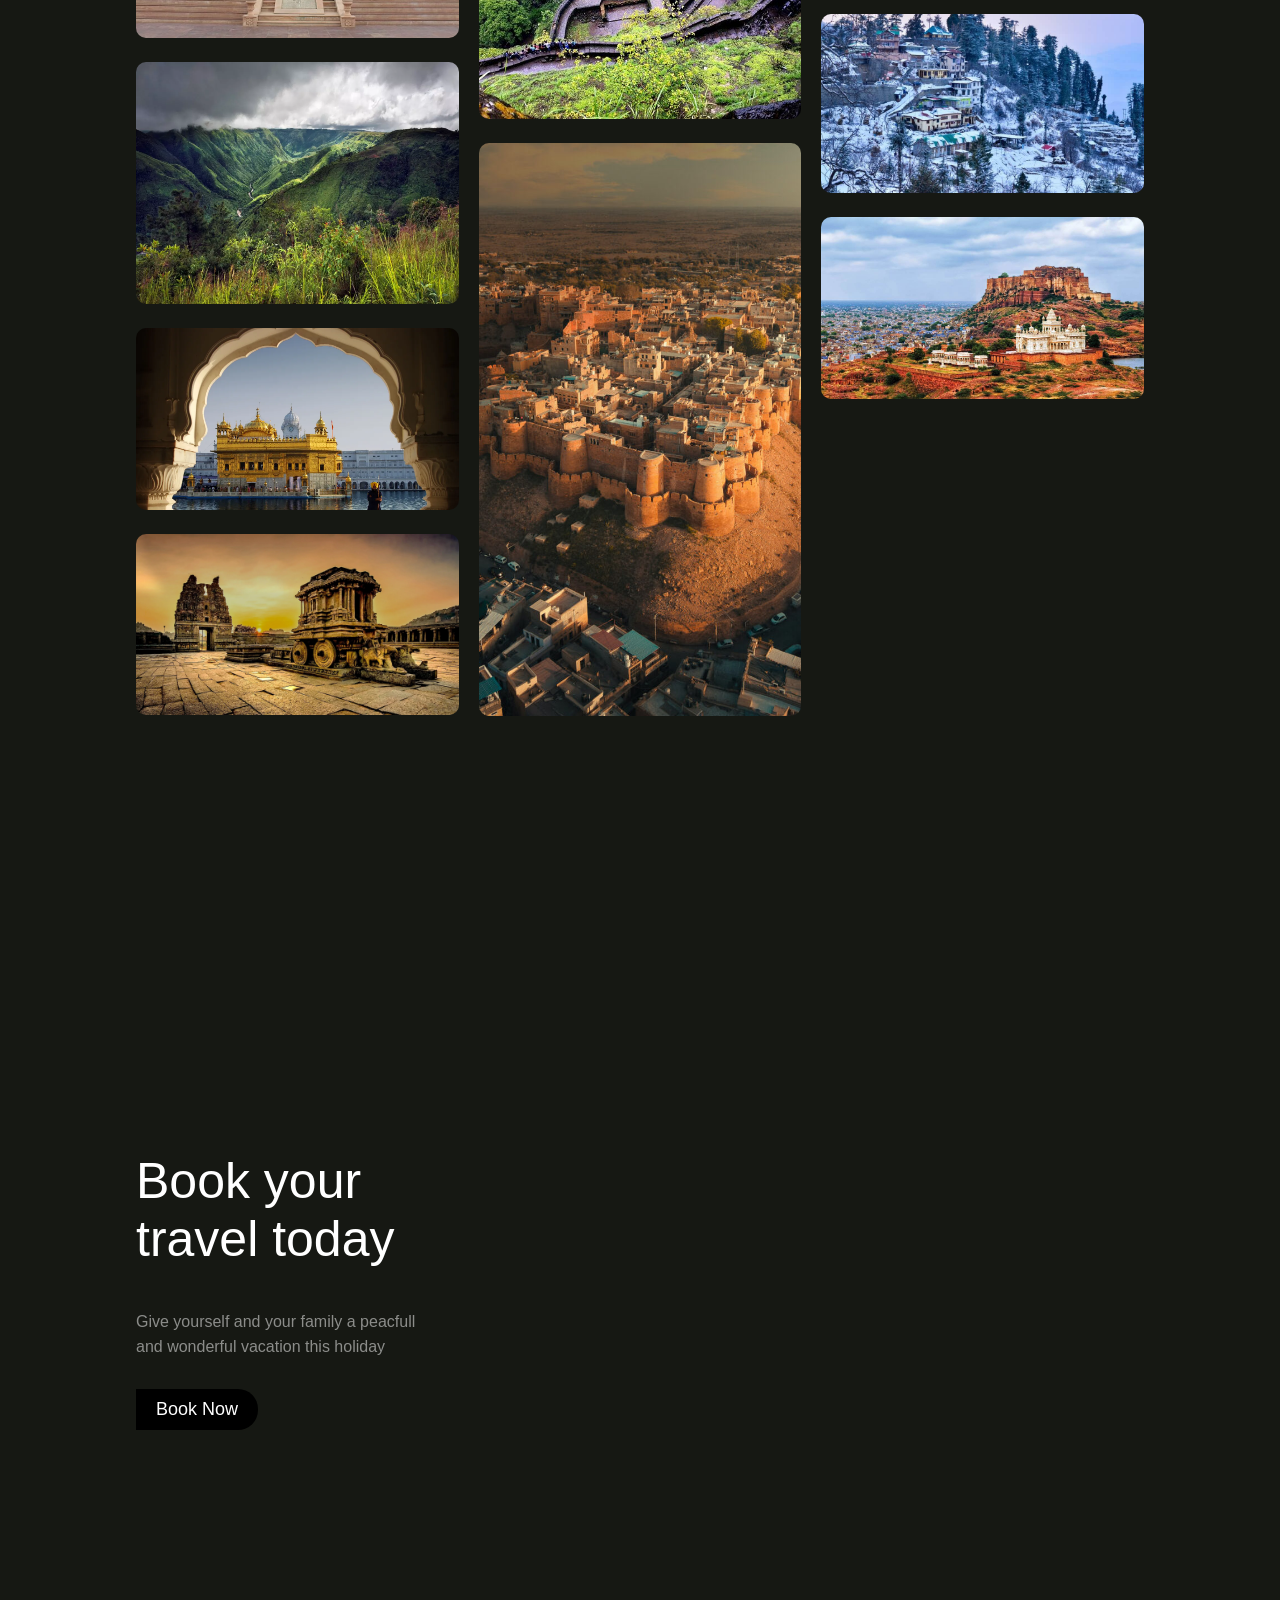
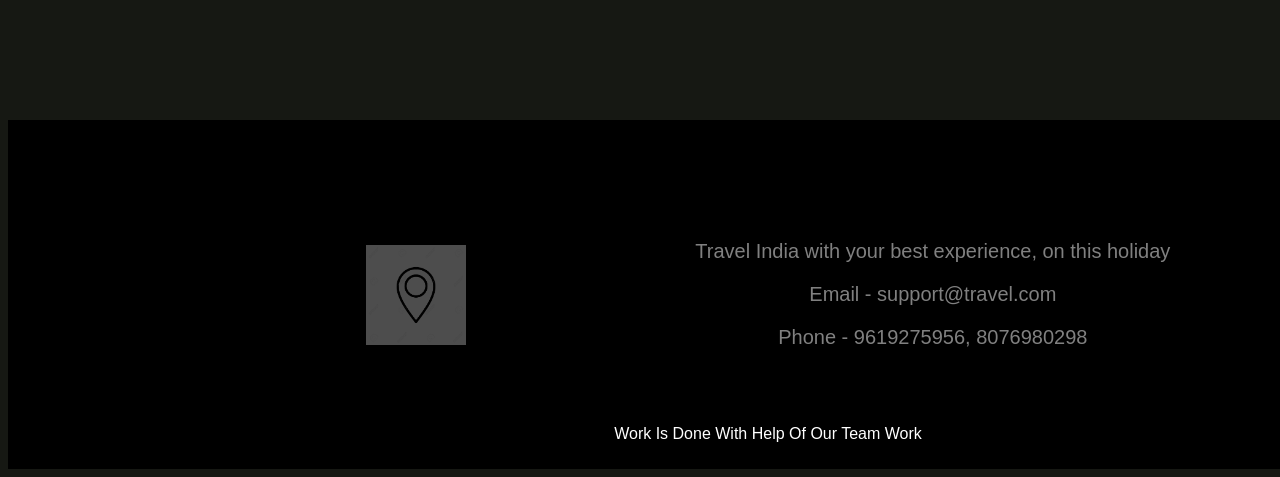
==== commit 95702f34: "new changes to publish" ====
--- a/tour.html
+++ b/tour.html
@@ -29,7 +29,7 @@
         </div>
 
         <!-- scroll down img -->
-        <img src="down arrow.png.jpg" class="scroll-down-icon" alt="scroll down indicator">
+        <img src="downarrow.png.jpg" class="scroll-down-icon" alt="scroll down indicator">
     </main>
     <div class="background">
         <img src="india-top-attractions-varanasi.jpg" class="background-image" alt="hero-section image">
@@ -67,7 +67,7 @@
             </div>
     
             <div class="tour-card" data-aos="fade-up">
-                <img src="golden temple.webp" class="tour-img" alt="tour-image">
+                <img src="goldentemple.webp" class="tour-img" alt="tour-image">
                 <div class="tour-body">
                     <h3 class="tour-name">Amritsar</h3>
                     <p class="tour-action">View city</p>
@@ -125,7 +125,7 @@
             <img src="chhota-imambara.jpg" data-aos="fade-up" alt="">
             <img src="Ajmer.avif" data-aos="fade-up" alt="">
             <img src="Mawsynram.cms" data-aos="fade-up" alt="">
-            <img src="golden temple.webp" data-aos="fade-up" alt="">
+            <img src="goldentemple.webp" data-aos="fade-up" alt="">
             <img src="Hampi.webp" data-aos="fade-up" alt="">
             <img src="Rishikesh-Uttarakhand-India.jpg" data-aos="fade-up" alt="">
             <img src="pathway-to-fort.jpg" data-aos="fade-up" alt="">
